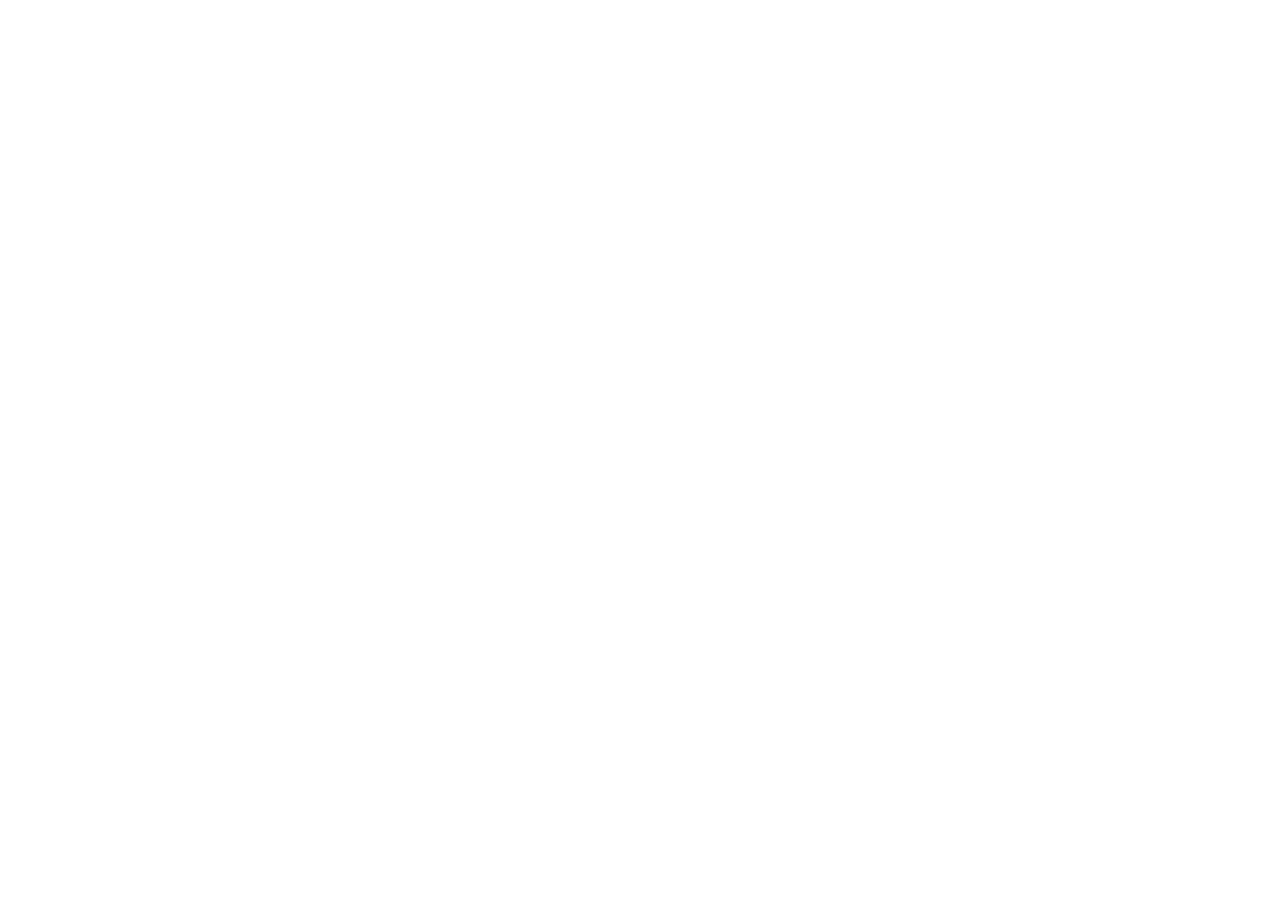
==== index.html @ 572a5ffd "init project" ====
<!DOCTYPE html>
<html lang="en">
<head>
  <meta charset="UTF-8">
  <meta http-equiv="X-UA-Compatible" content="IE=edge">
  <meta name="viewport" content="width=device-width, initial-scale=1.0">
  <title>index</title>
</head>
<body>
  
</body>
</html>
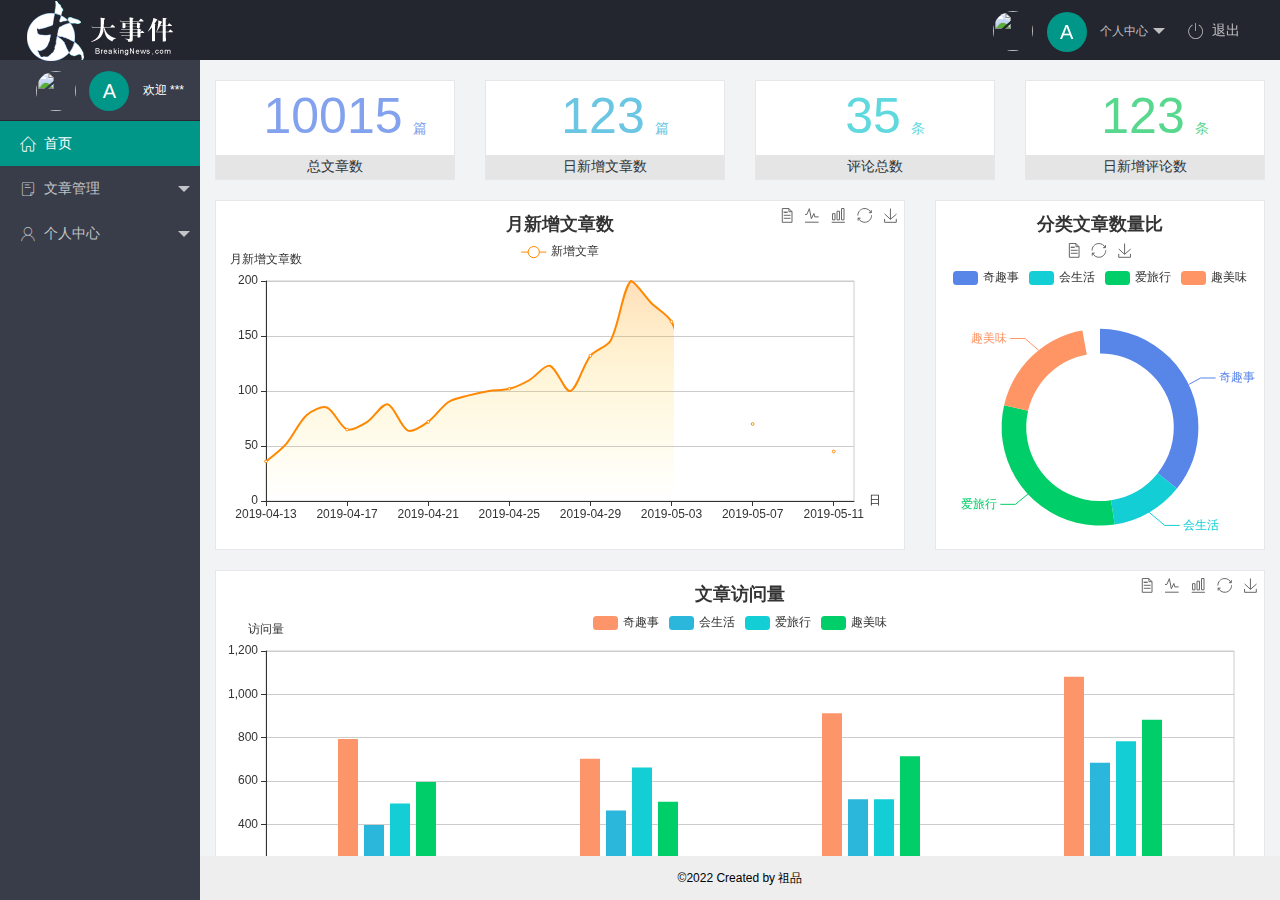
==== commit e5aa8f0e: "完成了主页功能的开发" ====
--- a/index.html
+++ b/index.html
@@ -4,9 +4,87 @@
   <meta charset="UTF-8">
   <meta http-equiv="X-UA-Compatible" content="IE=edge">
   <meta name="viewport" content="width=device-width, initial-scale=1.0">
-  <title>index</title>
+  <title>后台主页</title>
+  <!-- 导入layUI的样式表 -->
+  <link rel="stylesheet" href="/assets/lib/layui/css/layui.css" />
+  <!-- 导入图标的css文件 导入第三方图标库 -->
+  <link rel="stylesheet" href="/assets/fonts/iconfont.css">
+  <!-- 引入自己的样式表 index.css -->
+  <link rel="stylesheet" href="/assets/css/index.css">
 </head>
 <body>
-  
+  <div class="layui-layout layui-layout-admin">
+    <div class="layui-header">
+      <div class="layui-logo">
+        <img src="/assets/images/logo.png" alt="">
+      </div>
+      <!-- 头部区域（可配合layui 已有的水平导航） -->
+      <ul class="layui-nav layui-layout-right">
+        <li class="layui-nav-item layui-hide layui-show-md-inline-block">
+          <a href="javascript:;" class="userinfo">
+            <img src="//tva1.sinaimg.cn/crop.0.0.118.118.180/5db11ff4gw1e77d3nqrv8j203b03cweg.jpg" class="layui-nav-img">
+            <!-- 文本头像 -->
+            <span class="text-avatar">A</span>
+            个人中心 
+          </a>
+          <dl class="layui-nav-child">
+            <dd><a href="">基本资料</a></dd>
+            <dd><a href="">更换头像</a></dd>
+            <dd><a href="">重置密码</a></a></dd>
+          </dl>
+        </li>
+        <li class="layui-nav-item"><a href="javascript:;" id="btnLogout"><span class="iconfont icon-tuichu"></span>退出</a></li>
+      </ul>
+    </div>
+    
+    <div class="layui-side layui-bg-black">
+      <div class="layui-side-scroll">
+        <div class="userinfo">
+          <img src="//tva1.sinaimg.cn/crop.0.0.118.118.180/5db11ff4gw1e77d3nqrv8j203b03cweg.jpg" class="layui-nav-img">
+          <span class="text-avatar">A</span>
+          <span id="welcome">欢迎 ***</span> 
+        </div>
+        <!-- 左侧导航区域（可配合layui已有的垂直导航） -->
+        <ul class="layui-nav layui-nav-tree" lay-shrink="all">
+          <li class="layui-nav-item layui-this"><a href="/home/dashboard.html" target="fm"><span class="iconfont icon-home"></span>首页</a></li>
+          <!-- <li class="layui-nav-item layui-nav-itemed"> -->
+          <li class="layui-nav-item">
+            <a href="javascript:;"><span class="iconfont icon-16"></span>文章管理</a>
+            <dl class="layui-nav-child">
+              <dd><a href="javascript:;"><i class="layui-icon layui-icon-app"></i>文章分类</a></dd>
+              <dd><a href="javascript:;"><i class="layui-icon layui-icon-app"></i>文章列表</a></dd>
+              <dd><a href="javascript:;"><i class="layui-icon layui-icon-app"></i>发布文章</a></dd>
+            </dl>
+          </li>
+          <li class="layui-nav-item">
+            <a href="javascript:;"><span class="iconfont icon-user"></span>个人中心</a>
+            <dl class="layui-nav-child">
+              <dd><a href="javascript:;"><i class="layui-icon layui-icon-app"></i>基本资料</a></dd>
+              <dd><a href="javascript:;"><i class="layui-icon layui-icon-app"></i>更换头像</a></dd>
+              <dd><a href="javascript:;"><i class="layui-icon layui-icon-app"></i>重置密码</a></dd>
+            </dl>
+          </li>
+        </ul>
+      </div>
+    </div>
+    
+    <div class="layui-body">
+      <!-- 内容主体区域 -->
+      <iframe name="fm" src="/home/dashboard.html" frameborder="0"></iframe>
+    </div>
+    
+    <div class="layui-footer">
+      <!-- 底部固定区域 -->
+      ©2022 Created by 祖品
+    </div>
+  </div>
+  <!-- 导入layUI的JS文件 -->
+  <script src="/assets/lib/layui/layui.all.js"></script>
+  <!-- 导入jQuery -->
+  <script src="/assets/lib/jquery.js"></script>
+  <!-- 导入自己封装的配置文件 baseAPI -->
+  <script src="/assets/js/baseAPI.js"></script>
+  <!-- 导入自己的js文件 -->
+  <script src="/assets/js/index.js"></script>
 </body>
 </html>--- a/assets/lib/layui/css/layui.css
+++ b/assets/lib/layui/css/layui.css
@@ -0,0 +1,2 @@
+/** layui-v2.5.5 MIT License By https://www.layui.com */
+ .layui-inline,img{display:inline-block;vertical-align:middle}h1,h2,h3,h4,h5,h6{font-weight:400}.layui-edge,.layui-header,.layui-inline,.layui-main{position:relative}.layui-body,.layui-edge,.layui-elip{overflow:hidden}.layui-btn,.layui-edge,.layui-inline,img{vertical-align:middle}.layui-btn,.layui-disabled,.layui-icon,.layui-unselect{-moz-user-select:none;-webkit-user-select:none;-ms-user-select:none}.layui-elip,.layui-form-checkbox span,.layui-form-pane .layui-form-label{text-overflow:ellipsis;white-space:nowrap}.layui-breadcrumb,.layui-tree-btnGroup{visibility:hidden}blockquote,body,button,dd,div,dl,dt,form,h1,h2,h3,h4,h5,h6,input,li,ol,p,pre,td,textarea,th,ul{margin:0;padding:0;-webkit-tap-highlight-color:rgba(0,0,0,0)}a:active,a:hover{outline:0}img{border:none}li{list-style:none}table{border-collapse:collapse;border-spacing:0}h4,h5,h6{font-size:100%}button,input,optgroup,option,select,textarea{font-family:inherit;font-size:inherit;font-style:inherit;font-weight:inherit;outline:0}pre{white-space:pre-wrap;white-space:-moz-pre-wrap;white-space:-pre-wrap;white-space:-o-pre-wrap;word-wrap:break-word}body{line-height:24px;font:14px Helvetica Neue,Helvetica,PingFang SC,Tahoma,Arial,sans-serif}hr{height:1px;margin:10px 0;border:0;clear:both}a{color:#333;text-decoration:none}a:hover{color:#777}a cite{font-style:normal;*cursor:pointer}.layui-border-box,.layui-border-box *{box-sizing:border-box}.layui-box,.layui-box *{box-sizing:content-box}.layui-clear{clear:both;*zoom:1}.layui-clear:after{content:'\20';clear:both;*zoom:1;display:block;height:0}.layui-inline{*display:inline;*zoom:1}.layui-edge{display:inline-block;width:0;height:0;border-width:6px;border-style:dashed;border-color:transparent}.layui-edge-top{top:-4px;border-bottom-color:#999;border-bottom-style:solid}.layui-edge-right{border-left-color:#999;border-left-style:solid}.layui-edge-bottom{top:2px;border-top-color:#999;border-top-style:solid}.layui-edge-left{border-right-color:#999;border-right-style:solid}.layui-disabled,.layui-disabled:hover{color:#d2d2d2!important;cursor:not-allowed!important}.layui-circle{border-radius:100%}.layui-show{display:block!important}.layui-hide{display:none!important}@font-face{font-family:layui-icon;src:url(../font/iconfont.eot?v=250);src:url(../font/iconfont.eot?v=250#iefix) format('embedded-opentype'),url(../font/iconfont.woff2?v=250) format('woff2'),url(../font/iconfont.woff?v=250) format('woff'),url(../font/iconfont.ttf?v=250) format('truetype'),url(../font/iconfont.svg?v=250#layui-icon) format('svg')}.layui-icon{font-family:layui-icon!important;font-size:16px;font-style:normal;-webkit-font-smoothing:antialiased;-moz-osx-font-smoothing:grayscale}.layui-icon-reply-fill:before{content:"\e611"}.layui-icon-set-fill:before{content:"\e614"}.layui-icon-menu-fill:before{content:"\e60f"}.layui-icon-search:before{content:"\e615"}.layui-icon-share:before{content:"\e641"}.layui-icon-set-sm:before{content:"\e620"}.layui-icon-engine:before{content:"\e628"}.layui-icon-close:before{content:"\1006"}.layui-icon-close-fill:before{content:"\1007"}.layui-icon-chart-screen:before{content:"\e629"}.layui-icon-star:before{content:"\e600"}.layui-icon-circle-dot:before{content:"\e617"}.layui-icon-chat:before{content:"\e606"}.layui-icon-release:before{content:"\e609"}.layui-icon-list:before{content:"\e60a"}.layui-icon-chart:before{content:"\e62c"}.layui-icon-ok-circle:before{content:"\1005"}.layui-icon-layim-theme:before{content:"\e61b"}.layui-icon-table:before{content:"\e62d"}.layui-icon-right:before{content:"\e602"}.layui-icon-left:before{content:"\e603"}.layui-icon-cart-simple:before{content:"\e698"}.layui-icon-face-cry:before{content:"\e69c"}.layui-icon-face-smile:before{content:"\e6af"}.layui-icon-survey:before{content:"\e6b2"}.layui-icon-tree:before{content:"\e62e"}.layui-icon-upload-circle:before{content:"\e62f"}.layui-icon-add-circle:before{content:"\e61f"}.layui-icon-download-circle:before{content:"\e601"}.layui-icon-templeate-1:before{content:"\e630"}.layui-icon-util:before{content:"\e631"}.layui-icon-face-surprised:before{content:"\e664"}.layui-icon-edit:before{content:"\e642"}.layui-icon-speaker:before{content:"\e645"}.layui-icon-down:before{content:"\e61a"}.layui-icon-file:before{content:"\e621"}.layui-icon-layouts:before{content:"\e632"}.layui-icon-rate-half:before{content:"\e6c9"}.layui-icon-add-circle-fine:before{content:"\e608"}.layui-icon-prev-circle:before{content:"\e633"}.layui-icon-read:before{content:"\e705"}.layui-icon-404:before{content:"\e61c"}.layui-icon-carousel:before{content:"\e634"}.layui-icon-help:before{content:"\e607"}.layui-icon-code-circle:before{content:"\e635"}.layui-icon-water:before{content:"\e636"}.layui-icon-username:before{content:"\e66f"}.layui-icon-find-fill:before{content:"\e670"}.layui-icon-about:before{content:"\e60b"}.layui-icon-location:before{content:"\e715"}.layui-icon-up:before{content:"\e619"}.layui-icon-pause:before{content:"\e651"}.layui-icon-date:before{content:"\e637"}.layui-icon-layim-uploadfile:before{content:"\e61d"}.layui-icon-delete:before{content:"\e640"}.layui-icon-play:before{content:"\e652"}.layui-icon-top:before{content:"\e604"}.layui-icon-friends:before{content:"\e612"}.layui-icon-refresh-3:before{content:"\e9aa"}.layui-icon-ok:before{content:"\e605"}.layui-icon-layer:before{content:"\e638"}.layui-icon-face-smile-fine:before{content:"\e60c"}.layui-icon-dollar:before{content:"\e659"}.layui-icon-group:before{content:"\e613"}.layui-icon-layim-download:before{content:"\e61e"}.layui-icon-picture-fine:before{content:"\e60d"}.layui-icon-link:before{content:"\e64c"}.layui-icon-diamond:before{content:"\e735"}.layui-icon-log:before{content:"\e60e"}.layui-icon-rate-solid:before{content:"\e67a"}.layui-icon-fonts-del:before{content:"\e64f"}.layui-icon-unlink:before{content:"\e64d"}.layui-icon-fonts-clear:before{content:"\e639"}.layui-icon-triangle-r:before{content:"\e623"}.layui-icon-circle:before{content:"\e63f"}.layui-icon-radio:before{content:"\e643"}.layui-icon-align-center:before{content:"\e647"}.layui-icon-align-right:before{content:"\e648"}.layui-icon-align-left:before{content:"\e649"}.layui-icon-loading-1:before{content:"\e63e"}.layui-icon-return:before{content:"\e65c"}.layui-icon-fonts-strong:before{content:"\e62b"}.layui-icon-upload:before{content:"\e67c"}.layui-icon-dialogue:before{content:"\e63a"}.layui-icon-video:before{content:"\e6ed"}.layui-icon-headset:before{content:"\e6fc"}.layui-icon-cellphone-fine:before{content:"\e63b"}.layui-icon-add-1:before{content:"\e654"}.layui-icon-face-smile-b:before{content:"\e650"}.layui-icon-fonts-html:before{content:"\e64b"}.layui-icon-form:before{content:"\e63c"}.layui-icon-cart:before{content:"\e657"}.layui-icon-camera-fill:before{content:"\e65d"}.layui-icon-tabs:before{content:"\e62a"}.layui-icon-fonts-code:before{content:"\e64e"}.layui-icon-fire:before{content:"\e756"}.layui-icon-set:before{content:"\e716"}.layui-icon-fonts-u:before{content:"\e646"}.layui-icon-triangle-d:before{content:"\e625"}.layui-icon-tips:before{content:"\e702"}.layui-icon-picture:before{content:"\e64a"}.layui-icon-more-vertical:before{content:"\e671"}.layui-icon-flag:before{content:"\e66c"}.layui-icon-loading:before{content:"\e63d"}.layui-icon-fonts-i:before{content:"\e644"}.layui-icon-refresh-1:before{content:"\e666"}.layui-icon-rmb:before{content:"\e65e"}.layui-icon-home:before{content:"\e68e"}.layui-icon-user:before{content:"\e770"}.layui-icon-notice:before{content:"\e667"}.layui-icon-login-weibo:before{content:"\e675"}.layui-icon-voice:before{content:"\e688"}.layui-icon-upload-drag:before{content:"\e681"}.layui-icon-login-qq:before{content:"\e676"}.layui-icon-snowflake:before{content:"\e6b1"}.layui-icon-file-b:before{content:"\e655"}.layui-icon-template:before{content:"\e663"}.layui-icon-auz:before{content:"\e672"}.layui-icon-console:before{content:"\e665"}.layui-icon-app:before{content:"\e653"}.layui-icon-prev:before{content:"\e65a"}.layui-icon-website:before{content:"\e7ae"}.layui-icon-next:before{content:"\e65b"}.layui-icon-component:before{content:"\e857"}.layui-icon-more:before{content:"\e65f"}.layui-icon-login-wechat:before{content:"\e677"}.layui-icon-shrink-right:before{content:"\e668"}.layui-icon-spread-left:before{content:"\e66b"}.layui-icon-camera:before{content:"\e660"}.layui-icon-note:before{content:"\e66e"}.layui-icon-refresh:before{content:"\e669"}.layui-icon-female:before{content:"\e661"}.layui-icon-male:before{content:"\e662"}.layui-icon-password:before{content:"\e673"}.layui-icon-senior:before{content:"\e674"}.layui-icon-theme:before{content:"\e66a"}.layui-icon-tread:before{content:"\e6c5"}.layui-icon-praise:before{content:"\e6c6"}.layui-icon-star-fill:before{content:"\e658"}.layui-icon-rate:before{content:"\e67b"}.layui-icon-template-1:before{content:"\e656"}.layui-icon-vercode:before{content:"\e679"}.layui-icon-cellphone:before{content:"\e678"}.layui-icon-screen-full:before{content:"\e622"}.layui-icon-screen-restore:before{content:"\e758"}.layui-icon-cols:before{content:"\e610"}.layui-icon-export:before{content:"\e67d"}.layui-icon-print:before{content:"\e66d"}.layui-icon-slider:before{content:"\e714"}.layui-icon-addition:before{content:"\e624"}.layui-icon-subtraction:before{content:"\e67e"}.layui-icon-service:before{content:"\e626"}.layui-icon-transfer:before{content:"\e691"}.layui-main{width:1140px;margin:0 auto}.layui-header{z-index:1000;height:60px}.layui-header a:hover{transition:all .5s;-webkit-transition:all .5s}.layui-side{position:fixed;left:0;top:0;bottom:0;z-index:999;width:200px;overflow-x:hidden}.layui-side-scroll{position:relative;width:220px;height:100%;overflow-x:hidden}.layui-body{position:absolute;left:200px;right:0;top:0;bottom:0;z-index:998;width:auto;overflow-y:auto;box-sizing:border-box}.layui-layout-body{overflow:hidden}.layui-layout-admin .layui-header{background-color:#23262E}.layui-layout-admin .layui-side{top:60px;width:200px;overflow-x:hidden}.layui-layout-admin .layui-body{position:fixed;top:60px;bottom:44px}.layui-layout-admin .layui-main{width:auto;margin:0 15px}.layui-layout-admin .layui-footer{position:fixed;left:200px;right:0;bottom:0;height:44px;line-height:44px;padding:0 15px;background-color:#eee}.layui-layout-admin .layui-logo{position:absolute;left:0;top:0;width:200px;height:100%;line-height:60px;text-align:center;color:#009688;font-size:16px}.layui-layout-admin .layui-header .layui-nav{background:0 0}.layui-layout-left{position:absolute!important;left:200px;top:0}.layui-layout-right{position:absolute!important;right:0;top:0}.layui-container{position:relative;margin:0 auto;padding:0 15px;box-sizing:border-box}.layui-fluid{position:relative;margin:0 auto;padding:0 15px}.layui-row:after,.layui-row:before{content:'';display:block;clear:both}.layui-col-lg1,.layui-col-lg10,.layui-col-lg11,.layui-col-lg12,.layui-col-lg2,.layui-col-lg3,.layui-col-lg4,.layui-col-lg5,.layui-col-lg6,.layui-col-lg7,.layui-col-lg8,.layui-col-lg9,.layui-col-md1,.layui-col-md10,.layui-col-md11,.layui-col-md12,.layui-col-md2,.layui-col-md3,.layui-col-md4,.layui-col-md5,.layui-col-md6,.layui-col-md7,.layui-col-md8,.layui-col-md9,.layui-col-sm1,.layui-col-sm10,.layui-col-sm11,.layui-col-sm12,.layui-col-sm2,.layui-col-sm3,.layui-col-sm4,.layui-col-sm5,.layui-col-sm6,.layui-col-sm7,.layui-col-sm8,.layui-col-sm9,.layui-col-xs1,.layui-col-xs10,.layui-col-xs11,.layui-col-xs12,.layui-col-xs2,.layui-col-xs3,.layui-col-xs4,.layui-col-xs5,.layui-col-xs6,.layui-col-xs7,.layui-col-xs8,.layui-col-xs9{position:relative;display:block;box-sizing:border-box}.layui-col-xs1,.layui-col-xs10,.layui-col-xs11,.layui-col-xs12,.layui-col-xs2,.layui-col-xs3,.layui-col-xs4,.layui-col-xs5,.layui-col-xs6,.layui-col-xs7,.layui-col-xs8,.layui-col-xs9{float:left}.layui-col-xs1{width:8.33333333%}.layui-col-xs2{width:16.66666667%}.layui-col-xs3{width:25%}.layui-col-xs4{width:33.33333333%}.layui-col-xs5{width:41.66666667%}.layui-col-xs6{width:50%}.layui-col-xs7{width:58.33333333%}.layui-col-xs8{width:66.66666667%}.layui-col-xs9{width:75%}.layui-col-xs10{width:83.33333333%}.layui-col-xs11{width:91.66666667%}.layui-col-xs12{width:100%}.layui-col-xs-offset1{margin-left:8.33333333%}.layui-col-xs-offset2{margin-left:16.66666667%}.layui-col-xs-offset3{margin-left:25%}.layui-col-xs-offset4{margin-left:33.33333333%}.layui-col-xs-offset5{margin-left:41.66666667%}.layui-col-xs-offset6{margin-left:50%}.layui-col-xs-offset7{margin-left:58.33333333%}.layui-col-xs-offset8{margin-left:66.66666667%}.layui-col-xs-offset9{margin-left:75%}.layui-col-xs-offset10{margin-left:83.33333333%}.layui-col-xs-offset11{margin-left:91.66666667%}.layui-col-xs-offset12{margin-left:100%}@media screen and (max-width:768px){.layui-hide-xs{display:none!important}.layui-show-xs-block{display:block!important}.layui-show-xs-inline{display:inline!important}.layui-show-xs-inline-block{display:inline-block!important}}@media screen and (min-width:768px){.layui-container{width:750px}.layui-hide-sm{display:none!important}.layui-show-sm-block{display:block!important}.layui-show-sm-inline{display:inline!important}.layui-show-sm-inline-block{display:inline-block!important}.layui-col-sm1,.layui-col-sm10,.layui-col-sm11,.layui-col-sm12,.layui-col-sm2,.layui-col-sm3,.layui-col-sm4,.layui-col-sm5,.layui-col-sm6,.layui-col-sm7,.layui-col-sm8,.layui-col-sm9{float:left}.layui-col-sm1{width:8.33333333%}.layui-col-sm2{width:16.66666667%}.layui-col-sm3{width:25%}.layui-col-sm4{width:33.33333333%}.layui-col-sm5{width:41.66666667%}.layui-col-sm6{width:50%}.layui-col-sm7{width:58.33333333%}.layui-col-sm8{width:66.66666667%}.layui-col-sm9{width:75%}.layui-col-sm10{width:83.33333333%}.layui-col-sm11{width:91.66666667%}.layui-col-sm12{width:100%}.layui-col-sm-offset1{margin-left:8.33333333%}.layui-col-sm-offset2{margin-left:16.66666667%}.layui-col-sm-offset3{margin-left:25%}.layui-col-sm-offset4{margin-left:33.33333333%}.layui-col-sm-offset5{margin-left:41.66666667%}.layui-col-sm-offset6{margin-left:50%}.layui-col-sm-offset7{margin-left:58.33333333%}.layui-col-sm-offset8{margin-left:66.66666667%}.layui-col-sm-offset9{margin-left:75%}.layui-col-sm-offset10{margin-left:83.33333333%}.layui-col-sm-offset11{margin-left:91.66666667%}.layui-col-sm-offset12{margin-left:100%}}@media screen and (min-width:992px){.layui-container{width:970px}.layui-hide-md{display:none!important}.layui-show-md-block{display:block!important}.layui-show-md-inline{display:inline!important}.layui-show-md-inline-block{display:inline-block!important}.layui-col-md1,.layui-col-md10,.layui-col-md11,.layui-col-md12,.layui-col-md2,.layui-col-md3,.layui-col-md4,.layui-col-md5,.layui-col-md6,.layui-col-md7,.layui-col-md8,.layui-col-md9{float:left}.layui-col-md1{width:8.33333333%}.layui-col-md2{width:16.66666667%}.layui-col-md3{width:25%}.layui-col-md4{width:33.33333333%}.layui-col-md5{width:41.66666667%}.layui-col-md6{width:50%}.layui-col-md7{width:58.33333333%}.layui-col-md8{width:66.66666667%}.layui-col-md9{width:75%}.layui-col-md10{width:83.33333333%}.layui-col-md11{width:91.66666667%}.layui-col-md12{width:100%}.layui-col-md-offset1{margin-left:8.33333333%}.layui-col-md-offset2{margin-left:16.66666667%}.layui-col-md-offset3{margin-left:25%}.layui-col-md-offset4{margin-left:33.33333333%}.layui-col-md-offset5{margin-left:41.66666667%}.layui-col-md-offset6{margin-left:50%}.layui-col-md-offset7{margin-left:58.33333333%}.layui-col-md-offset8{margin-left:66.66666667%}.layui-col-md-offset9{margin-left:75%}.layui-col-md-offset10{margin-left:83.33333333%}.layui-col-md-offset11{margin-left:91.66666667%}.layui-col-md-offset12{margin-left:100%}}@media screen and (min-width:1200px){.layui-container{width:1170px}.layui-hide-lg{display:none!important}.layui-show-lg-block{display:block!important}.layui-show-lg-inline{display:inline!important}.layui-show-lg-inline-block{display:inline-block!important}.layui-col-lg1,.layui-col-lg10,.layui-col-lg11,.layui-col-lg12,.layui-col-lg2,.layui-col-lg3,.layui-col-lg4,.layui-col-lg5,.layui-col-lg6,.layui-col-lg7,.layui-col-lg8,.layui-col-lg9{float:left}.layui-col-lg1{width:8.33333333%}.layui-col-lg2{width:16.66666667%}.layui-col-lg3{width:25%}.layui-col-lg4{width:33.33333333%}.layui-col-lg5{width:41.66666667%}.layui-col-lg6{width:50%}.layui-col-lg7{width:58.33333333%}.layui-col-lg8{width:66.66666667%}.layui-col-lg9{width:75%}.layui-col-lg10{width:83.33333333%}.layui-col-lg11{width:91.66666667%}.layui-col-lg12{width:100%}.layui-col-lg-offset1{margin-left:8.33333333%}.layui-col-lg-offset2{margin-left:16.66666667%}.layui-col-lg-offset3{margin-left:25%}.layui-col-lg-offset4{margin-left:33.33333333%}.layui-col-lg-offset5{margin-left:41.66666667%}.layui-col-lg-offset6{margin-left:50%}.layui-col-lg-offset7{margin-left:58.33333333%}.layui-col-lg-offset8{margin-left:66.66666667%}.layui-col-lg-offset9{margin-left:75%}.layui-col-lg-offset10{margin-left:83.33333333%}.layui-col-lg-offset11{margin-left:91.66666667%}.layui-col-lg-offset12{margin-left:100%}}.layui-col-space1{margin:-.5px}.layui-col-space1>*{padding:.5px}.layui-col-space3{margin:-1.5px}.layui-col-space3>*{padding:1.5px}.layui-col-space5{margin:-2.5px}.layui-col-space5>*{padding:2.5px}.layui-col-space8{margin:-3.5px}.layui-col-space8>*{padding:3.5px}.layui-col-space10{margin:-5px}.layui-col-space10>*{padding:5px}.layui-col-space12{margin:-6px}.layui-col-space12>*{padding:6px}.layui-col-space15{margin:-7.5px}.layui-col-space15>*{padding:7.5px}.layui-col-space18{margin:-9px}.layui-col-space18>*{padding:9px}.layui-col-space20{margin:-10px}.layui-col-space20>*{padding:10px}.layui-col-space22{margin:-11px}.layui-col-space22>*{padding:11px}.layui-col-space25{margin:-12.5px}.layui-col-space25>*{padding:12.5px}.layui-col-space30{margin:-15px}.layui-col-space30>*{padding:15px}.layui-btn,.layui-input,.layui-select,.layui-textarea,.layui-upload-button{outline:0;-webkit-appearance:none;transition:all .3s;-webkit-transition:all .3s;box-sizing:border-box}.layui-elem-quote{margin-bottom:10px;padding:15px;line-height:22px;border-left:5px solid #009688;border-radius:0 2px 2px 0;background-color:#f2f2f2}.layui-quote-nm{border-style:solid;border-width:1px 1px 1px 5px;background:0 0}.layui-elem-field{margin-bottom:10px;padding:0;border-width:1px;border-style:solid}.layui-elem-field legend{margin-left:20px;padding:0 10px;font-size:20px;font-weight:300}.layui-field-title{margin:10px 0 20px;border-width:1px 0 0}.layui-field-box{padding:10px 15px}.layui-field-title .layui-field-box{padding:10px 0}.layui-progress{position:relative;height:6px;border-radius:20px;background-color:#e2e2e2}.layui-progress-bar{position:absolute;left:0;top:0;width:0;max-width:100%;height:6px;border-radius:20px;text-align:right;background-color:#5FB878;transition:all .3s;-webkit-transition:all .3s}.layui-progress-big,.layui-progress-big .layui-progress-bar{height:18px;line-height:18px}.layui-progress-text{position:relative;top:-20px;line-height:18px;font-size:12px;color:#666}.layui-progress-big .layui-progress-text{position:static;padding:0 10px;color:#fff}.layui-collapse{border-width:1px;border-style:solid;border-radius:2px}.layui-colla-content,.layui-colla-item{border-top-width:1px;border-top-style:solid}.layui-colla-item:first-child{border-top:none}.layui-colla-title{position:relative;height:42px;line-height:42px;padding:0 15px 0 35px;color:#333;background-color:#f2f2f2;cursor:pointer;font-size:14px;overflow:hidden}.layui-colla-content{display:none;padding:10px 15px;line-height:22px;color:#666}.layui-colla-icon{position:absolute;left:15px;top:0;font-size:14px}.layui-card{margin-bottom:15px;border-radius:2px;background-color:#fff;box-shadow:0 1px 2px 0 rgba(0,0,0,.05)}.layui-card:last-child{margin-bottom:0}.layui-card-header{position:relative;height:42px;line-height:42px;padding:0 15px;border-bottom:1px solid #f6f6f6;color:#333;border-radius:2px 2px 0 0;font-size:14px}.layui-bg-black,.layui-bg-blue,.layui-bg-cyan,.layui-bg-green,.layui-bg-orange,.layui-bg-red{color:#fff!important}.layui-card-body{position:relative;padding:10px 15px;line-height:24px}.layui-card-body[pad15]{padding:15px}.layui-card-body[pad20]{padding:20px}.layui-card-body .layui-table{margin:5px 0}.layui-card .layui-tab{margin:0}.layui-panel-window{position:relative;padding:15px;border-radius:0;border-top:5px solid #E6E6E6;background-color:#fff}.layui-auxiliar-moving{position:fixed;left:0;right:0;top:0;bottom:0;width:100%;height:100%;background:0 0;z-index:9999999999}.layui-form-label,.layui-form-mid,.layui-form-select,.layui-input-block,.layui-input-inline,.layui-textarea{position:relative}.layui-bg-red{background-color:#FF5722!important}.layui-bg-orange{background-color:#FFB800!important}.layui-bg-green{background-color:#009688!important}.layui-bg-cyan{background-color:#2F4056!important}.layui-bg-blue{background-color:#1E9FFF!important}.layui-bg-black{background-color:#393D49!important}.layui-bg-gray{background-color:#eee!important;color:#666!important}.layui-badge-rim,.layui-colla-content,.layui-colla-item,.layui-collapse,.layui-elem-field,.layui-form-pane .layui-form-item[pane],.layui-form-pane .layui-form-label,.layui-input,.layui-layedit,.layui-layedit-tool,.layui-quote-nm,.layui-select,.layui-tab-bar,.layui-tab-card,.layui-tab-title,.layui-tab-title .layui-this:after,.layui-textarea{border-color:#e6e6e6}.layui-timeline-item:before,hr{background-color:#e6e6e6}.layui-text{line-height:22px;font-size:14px;color:#666}.layui-text h1,.layui-text h2,.layui-text h3{font-weight:500;color:#333}.layui-text h1{font-size:30px}.layui-text h2{font-size:24px}.layui-text h3{font-size:18px}.layui-text a:not(.layui-btn){color:#01AAED}.layui-text a:not(.layui-btn):hover{text-decoration:underline}.layui-text ul{padding:5px 0 5px 15px}.layui-text ul li{margin-top:5px;list-style-type:disc}.layui-text em,.layui-word-aux{color:#999!important;padding:0 5px!important}.layui-btn{display:inline-block;height:38px;line-height:38px;padding:0 18px;background-color:#009688;color:#fff;white-space:nowrap;text-align:center;font-size:14px;border:none;border-radius:2px;cursor:pointer}.layui-btn:hover{opacity:.8;filter:alpha(opacity=80);color:#fff}.layui-btn:active{opacity:1;filter:alpha(opacity=100)}.layui-btn+.layui-btn{margin-left:10px}.layui-btn-container{font-size:0}.layui-btn-container .layui-btn{margin-right:10px;margin-bottom:10px}.layui-btn-container .layui-btn+.layui-btn{margin-left:0}.layui-table .layui-btn-container .layui-btn{margin-bottom:9px}.layui-btn-radius{border-radius:100px}.layui-btn .layui-icon{margin-right:3px;font-size:18px;vertical-align:bottom;vertical-align:middle\9}.layui-btn-primary{border:1px solid #C9C9C9;background-color:#fff;color:#555}.layui-btn-primary:hover{border-color:#009688;color:#333}.layui-btn-normal{background-color:#1E9FFF}.layui-btn-warm{background-color:#FFB800}.layui-btn-danger{background-color:#FF5722}.layui-btn-checked{background-color:#5FB878}.layui-btn-disabled,.layui-btn-disabled:active,.layui-btn-disabled:hover{border:1px solid #e6e6e6;background-color:#FBFBFB;color:#C9C9C9;cursor:not-allowed;opacity:1}.layui-btn-lg{height:44px;line-height:44px;padding:0 25px;font-size:16px}.layui-btn-sm{height:30px;line-height:30px;padding:0 10px;font-size:12px}.layui-btn-sm i{font-size:16px!important}.layui-btn-xs{height:22px;line-height:22px;padding:0 5px;font-size:12px}.layui-btn-xs i{font-size:14px!important}.layui-btn-group{display:inline-block;vertical-align:middle;font-size:0}.layui-btn-group .layui-btn{margin-left:0!important;margin-right:0!important;border-left:1px solid rgba(255,255,255,.5);border-radius:0}.layui-btn-group .layui-btn-primary{border-left:none}.layui-btn-group .layui-btn-primary:hover{border-color:#C9C9C9;color:#009688}.layui-btn-group .layui-btn:first-child{border-left:none;border-radius:2px 0 0 2px}.layui-btn-group .layui-btn-primary:first-child{border-left:1px solid #c9c9c9}.layui-btn-group .layui-btn:last-child{border-radius:0 2px 2px 0}.layui-btn-group .layui-btn+.layui-btn{margin-left:0}.layui-btn-group+.layui-btn-group{margin-left:10px}.layui-btn-fluid{width:100%}.layui-input,.layui-select,.layui-textarea{height:38px;line-height:1.3;line-height:38px\9;border-width:1px;border-style:solid;background-color:#fff;border-radius:2px}.layui-input::-webkit-input-placeholder,.layui-select::-webkit-input-placeholder,.layui-textarea::-webkit-input-placeholder{line-height:1.3}.layui-input,.layui-textarea{display:block;width:100%;padding-left:10px}.layui-input:hover,.layui-textarea:hover{border-color:#D2D2D2!important}.layui-input:focus,.layui-textarea:focus{border-color:#C9C9C9!important}.layui-textarea{min-height:100px;height:auto;line-height:20px;padding:6px 10px;resize:vertical}.layui-select{padding:0 10px}.layui-form input[type=checkbox],.layui-form input[type=radio],.layui-form select{display:none}.layui-form [lay-ignore]{display:initial}.layui-form-item{margin-bottom:15px;clear:both;*zoom:1}.layui-form-item:after{content:'\20';clear:both;*zoom:1;display:block;height:0}.layui-form-label{float:left;display:block;padding:9px 15px;width:80px;font-weight:400;line-height:20px;text-align:right}.layui-form-label-col{display:block;float:none;padding:9px 0;line-height:20px;text-align:left}.layui-form-item .layui-inline{margin-bottom:5px;margin-right:10px}.layui-input-block{margin-left:110px;min-height:36px}.layui-input-inline{display:inline-block;vertical-align:middle}.layui-form-item .layui-input-inline{float:left;width:190px;margin-right:10px}.layui-form-text .layui-input-inline{width:auto}.layui-form-mid{float:left;display:block;padding:9px 0!important;line-height:20px;margin-right:10px}.layui-form-danger+.layui-form-select .layui-input,.layui-form-danger:focus{border-color:#FF5722!important}.layui-form-select .layui-input{padding-right:30px;cursor:pointer}.layui-form-select .layui-edge{position:absolute;right:10px;top:50%;margin-top:-3px;cursor:pointer;border-width:6px;border-top-color:#c2c2c2;border-top-style:solid;transition:all .3s;-webkit-transition:all .3s}.layui-form-select dl{display:none;position:absolute;left:0;top:42px;padding:5px 0;z-index:899;min-width:100%;border:1px solid #d2d2d2;max-height:300px;overflow-y:auto;background-color:#fff;border-radius:2px;box-shadow:0 2px 4px rgba(0,0,0,.12);box-sizing:border-box}.layui-form-select dl dd,.layui-form-select dl dt{padding:0 10px;line-height:36px;white-space:nowrap;overflow:hidden;text-overflow:ellipsis}.layui-form-select dl dt{font-size:12px;color:#999}.layui-form-select dl dd{cursor:pointer}.layui-form-select dl dd:hover{background-color:#f2f2f2;-webkit-transition:.5s all;transition:.5s all}.layui-form-select .layui-select-group dd{padding-left:20px}.layui-form-select dl dd.layui-select-tips{padding-left:10px!important;color:#999}.layui-form-select dl dd.layui-this{background-color:#5FB878;color:#fff}.layui-form-checkbox,.layui-form-select dl dd.layui-disabled{background-color:#fff}.layui-form-selected dl{display:block}.layui-form-checkbox,.layui-form-checkbox *,.layui-form-switch{display:inline-block;vertical-align:middle}.layui-form-selected .layui-edge{margin-top:-9px;-webkit-transform:rotate(180deg);transform:rotate(180deg);margin-top:-3px\9}:root .layui-form-selected .layui-edge{margin-top:-9px\0/IE9}.layui-form-selectup dl{top:auto;bottom:42px}.layui-select-none{margin:5px 0;text-align:center;color:#999}.layui-select-disabled .layui-disabled{border-color:#eee!important}.layui-select-disabled .layui-edge{border-top-color:#d2d2d2}.layui-form-checkbox{position:relative;height:30px;line-height:30px;margin-right:10px;padding-right:30px;cursor:pointer;font-size:0;-webkit-transition:.1s linear;transition:.1s linear;box-sizing:border-box}.layui-form-checkbox span{padding:0 10px;height:100%;font-size:14px;border-radius:2px 0 0 2px;background-color:#d2d2d2;color:#fff;overflow:hidden}.layui-form-checkbox:hover span{background-color:#c2c2c2}.layui-form-checkbox i{position:absolute;right:0;top:0;width:30px;height:28px;border:1px solid #d2d2d2;border-left:none;border-radius:0 2px 2px 0;color:#fff;font-size:20px;text-align:center}.layui-form-checkbox:hover i{border-color:#c2c2c2;color:#c2c2c2}.layui-form-checked,.layui-form-checked:hover{border-color:#5FB878}.layui-form-checked span,.layui-form-checked:hover span{background-color:#5FB878}.layui-form-checked i,.layui-form-checked:hover i{color:#5FB878}.layui-form-item .layui-form-checkbox{margin-top:4px}.layui-form-checkbox[lay-skin=primary]{height:auto!important;line-height:normal!important;min-width:18px;min-height:18px;border:none!important;margin-right:0;padding-left:28px;padding-right:0;background:0 0}.layui-form-checkbox[lay-skin=primary] span{padding-left:0;padding-right:15px;line-height:18px;background:0 0;color:#666}.layui-form-checkbox[lay-skin=primary] i{right:auto;left:0;width:16px;height:16px;line-height:16px;border:1px solid #d2d2d2;font-size:12px;border-radius:2px;background-color:#fff;-webkit-transition:.1s linear;transition:.1s linear}.layui-form-checkbox[lay-skin=primary]:hover i{border-color:#5FB878;color:#fff}.layui-form-checked[lay-skin=primary] i{border-color:#5FB878!important;background-color:#5FB878;color:#fff}.layui-checkbox-disbaled[lay-skin=primary] span{background:0 0!important;color:#c2c2c2}.layui-checkbox-disbaled[lay-skin=primary]:hover i{border-color:#d2d2d2}.layui-form-item .layui-form-checkbox[lay-skin=primary]{margin-top:10px}.layui-form-switch{position:relative;height:22px;line-height:22px;min-width:35px;padding:0 5px;margin-top:8px;border:1px solid #d2d2d2;border-radius:20px;cursor:pointer;background-color:#fff;-webkit-transition:.1s linear;transition:.1s linear}.layui-form-switch i{position:absolute;left:5px;top:3px;width:16px;height:16px;border-radius:20px;background-color:#d2d2d2;-webkit-transition:.1s linear;transition:.1s linear}.layui-form-switch em{position:relative;top:0;width:25px;margin-left:21px;padding:0!important;text-align:center!important;color:#999!important;font-style:normal!important;font-size:12px}.layui-form-onswitch{border-color:#5FB878;background-color:#5FB878}.layui-checkbox-disbaled,.layui-checkbox-disbaled i{border-color:#e2e2e2!important}.layui-form-onswitch i{left:100%;margin-left:-21px;background-color:#fff}.layui-form-onswitch em{margin-left:5px;margin-right:21px;color:#fff!important}.layui-checkbox-disbaled span{background-color:#e2e2e2!important}.layui-checkbox-disbaled:hover i{color:#fff!important}[lay-radio]{display:none}.layui-form-radio,.layui-form-radio *{display:inline-block;vertical-align:middle}.layui-form-radio{line-height:28px;margin:6px 10px 0 0;padding-right:10px;cursor:pointer;font-size:0}.layui-form-radio *{font-size:14px}.layui-form-radio>i{margin-right:8px;font-size:22px;color:#c2c2c2}.layui-form-radio>i:hover,.layui-form-radioed>i{color:#5FB878}.layui-radio-disbaled>i{color:#e2e2e2!important}.layui-form-pane .layui-form-label{width:110px;padding:8px 15px;height:38px;line-height:20px;border-width:1px;border-style:solid;border-radius:2px 0 0 2px;text-align:center;background-color:#FBFBFB;overflow:hidden;box-sizing:border-box}.layui-form-pane .layui-input-inline{margin-left:-1px}.layui-form-pane .layui-input-block{margin-left:110px;left:-1px}.layui-form-pane .layui-input{border-radius:0 2px 2px 0}.layui-form-pane .layui-form-text .layui-form-label{float:none;width:100%;border-radius:2px;box-sizing:border-box;text-align:left}.layui-form-pane .layui-form-text .layui-input-inline{display:block;margin:0;top:-1px;clear:both}.layui-form-pane .layui-form-text .layui-input-block{margin:0;left:0;top:-1px}.layui-form-pane .layui-form-text .layui-textarea{min-height:100px;border-radius:0 0 2px 2px}.layui-form-pane .layui-form-checkbox{margin:4px 0 4px 10px}.layui-form-pane .layui-form-radio,.layui-form-pane .layui-form-switch{margin-top:6px;margin-left:10px}.layui-form-pane .layui-form-item[pane]{position:relative;border-width:1px;border-style:solid}.layui-form-pane .layui-form-item[pane] .layui-form-label{position:absolute;left:0;top:0;height:100%;border-width:0 1px 0 0}.layui-form-pane .layui-form-item[pane] .layui-input-inline{margin-left:110px}@media screen and (max-width:450px){.layui-form-item .layui-form-label{text-overflow:ellipsis;overflow:hidden;white-space:nowrap}.layui-form-item .layui-inline{display:block;margin-right:0;margin-bottom:20px;clear:both}.layui-form-item .layui-inline:after{content:'\20';clear:both;display:block;height:0}.layui-form-item .layui-input-inline{display:block;float:none;left:-3px;width:auto;margin:0 0 10px 112px}.layui-form-item .layui-input-inline+.layui-form-mid{margin-left:110px;top:-5px;padding:0}.layui-form-item .layui-form-checkbox{margin-right:5px;margin-bottom:5px}}.layui-layedit{border-width:1px;border-style:solid;border-radius:2px}.layui-layedit-tool{padding:3px 5px;border-bottom-width:1px;border-bottom-style:solid;font-size:0}.layedit-tool-fixed{position:fixed;top:0;border-top:1px solid #e2e2e2}.layui-layedit-tool .layedit-tool-mid,.layui-layedit-tool .layui-icon{display:inline-block;vertical-align:middle;text-align:center;font-size:14px}.layui-layedit-tool .layui-icon{position:relative;width:32px;height:30px;line-height:30px;margin:3px 5px;color:#777;cursor:pointer;border-radius:2px}.layui-layedit-tool .layui-icon:hover{color:#393D49}.layui-layedit-tool .layui-icon:active{color:#000}.layui-layedit-tool .layedit-tool-active{background-color:#e2e2e2;color:#000}.layui-layedit-tool .layui-disabled,.layui-layedit-tool .layui-disabled:hover{color:#d2d2d2;cursor:not-allowed}.layui-layedit-tool .layedit-tool-mid{width:1px;height:18px;margin:0 10px;background-color:#d2d2d2}.layedit-tool-html{width:50px!important;font-size:30px!important}.layedit-tool-b,.layedit-tool-code,.layedit-tool-help{font-size:16px!important}.layedit-tool-d,.layedit-tool-face,.layedit-tool-image,.layedit-tool-unlink{font-size:18px!important}.layedit-tool-image input{position:absolute;font-size:0;left:0;top:0;width:100%;height:100%;opacity:.01;filter:Alpha(opacity=1);cursor:pointer}.layui-layedit-iframe iframe{display:block;width:100%}#LAY_layedit_code{overflow:hidden}.layui-laypage{display:inline-block;*display:inline;*zoom:1;vertical-align:middle;margin:10px 0;font-size:0}.layui-laypage>a:first-child,.layui-laypage>a:first-child em{border-radius:2px 0 0 2px}.layui-laypage>a:last-child,.layui-laypage>a:last-child em{border-radius:0 2px 2px 0}.layui-laypage>:first-child{margin-left:0!important}.layui-laypage>:last-child{margin-right:0!important}.layui-laypage a,.layui-laypage button,.layui-laypage input,.layui-laypage select,.layui-laypage span{border:1px solid #e2e2e2}.layui-laypage a,.layui-laypage span{display:inline-block;*display:inline;*zoom:1;vertical-align:middle;padding:0 15px;height:28px;line-height:28px;margin:0 -1px 5px 0;background-color:#fff;color:#333;font-size:12px}.layui-flow-more a *,.layui-laypage input,.layui-table-view select[lay-ignore]{display:inline-block}.layui-laypage a:hover{color:#009688}.layui-laypage em{font-style:normal}.layui-laypage .layui-laypage-spr{color:#999;font-weight:700}.layui-laypage a{text-decoration:none}.layui-laypage .layui-laypage-curr{position:relative}.layui-laypage .layui-laypage-curr em{position:relative;color:#fff}.layui-laypage .layui-laypage-curr .layui-laypage-em{position:absolute;left:-1px;top:-1px;padding:1px;width:100%;height:100%;background-color:#009688}.layui-laypage-em{border-radius:2px}.layui-laypage-next em,.layui-laypage-prev em{font-family:Sim sun;font-size:16px}.layui-laypage .layui-laypage-count,.layui-laypage .layui-laypage-limits,.layui-laypage .layui-laypage-refresh,.layui-laypage .layui-laypage-skip{margin-left:10px;margin-right:10px;padding:0;border:none}.layui-laypage .layui-laypage-limits,.layui-laypage .layui-laypage-refresh{vertical-align:top}.layui-laypage .layui-laypage-refresh i{font-size:18px;cursor:pointer}.layui-laypage select{height:22px;padding:3px;border-radius:2px;cursor:pointer}.layui-laypage .layui-laypage-skip{height:30px;line-height:30px;color:#999}.layui-laypage button,.layui-laypage input{height:30px;line-height:30px;border-radius:2px;vertical-align:top;background-color:#fff;box-sizing:border-box}.layui-laypage input{width:40px;margin:0 10px;padding:0 3px;text-align:center}.layui-laypage input:focus,.layui-laypage select:focus{border-color:#009688!important}.layui-laypage button{margin-left:10px;padding:0 10px;cursor:pointer}.layui-table,.layui-table-view{margin:10px 0}.layui-flow-more{margin:10px 0;text-align:center;color:#999;font-size:14px}.layui-flow-more a{height:32px;line-height:32px}.layui-flow-more a *{vertical-align:top}.layui-flow-more a cite{padding:0 20px;border-radius:3px;background-color:#eee;color:#333;font-style:normal}.layui-flow-more a cite:hover{opacity:.8}.layui-flow-more a i{font-size:30px;color:#737383}.layui-table{width:100%;background-color:#fff;color:#666}.layui-table tr{transition:all .3s;-webkit-transition:all .3s}.layui-table th{text-align:left;font-weight:400}.layui-table tbody tr:hover,.layui-table thead tr,.layui-table-click,.layui-table-header,.layui-table-hover,.layui-table-mend,.layui-table-patch,.layui-table-tool,.layui-table-total,.layui-table-total tr,.layui-table[lay-even] tr:nth-child(even){background-color:#f2f2f2}.layui-table td,.layui-table th,.layui-table-col-set,.layui-table-fixed-r,.layui-table-grid-down,.layui-table-header,.layui-table-page,.layui-table-tips-main,.layui-table-tool,.layui-table-total,.layui-table-view,.layui-table[lay-skin=line],.layui-table[lay-skin=row]{border-width:1px;border-style:solid;border-color:#e6e6e6}.layui-table td,.layui-table th{position:relative;padding:9px 15px;min-height:20px;line-height:20px;font-size:14px}.layui-table[lay-skin=line] td,.layui-table[lay-skin=line] th{border-width:0 0 1px}.layui-table[lay-skin=row] td,.layui-table[lay-skin=row] th{border-width:0 1px 0 0}.layui-table[lay-skin=nob] td,.layui-table[lay-skin=nob] th{border:none}.layui-table img{max-width:100px}.layui-table[lay-size=lg] td,.layui-table[lay-size=lg] th{padding:15px 30px}.layui-table-view .layui-table[lay-size=lg] .layui-table-cell{height:40px;line-height:40px}.layui-table[lay-size=sm] td,.layui-table[lay-size=sm] th{font-size:12px;padding:5px 10px}.layui-table-view .layui-table[lay-size=sm] .layui-table-cell{height:20px;line-height:20px}.layui-table[lay-data]{display:none}.layui-table-box{position:relative;overflow:hidden}.layui-table-view .layui-table{position:relative;width:auto;margin:0}.layui-table-view .layui-table[lay-skin=line]{border-width:0 1px 0 0}.layui-table-view .layui-table[lay-skin=row]{border-width:0 0 1px}.layui-table-view .layui-table td,.layui-table-view .layui-table th{padding:5px 0;border-top:none;border-left:none}.layui-table-view .layui-table th.layui-unselect .layui-table-cell span{cursor:pointer}.layui-table-view .layui-table td{cursor:default}.layui-table-view .layui-table td[data-edit=text]{cursor:text}.layui-table-view .layui-form-checkbox[lay-skin=primary] i{width:18px;height:18px}.layui-table-view .layui-form-radio{line-height:0;padding:0}.layui-table-view .layui-form-radio>i{margin:0;font-size:20px}.layui-table-init{position:absolute;left:0;top:0;width:100%;height:100%;text-align:center;z-index:110}.layui-table-init .layui-icon{position:absolute;left:50%;top:50%;margin:-15px 0 0 -15px;font-size:30px;color:#c2c2c2}.layui-table-header{border-width:0 0 1px;overflow:hidden}.layui-table-header .layui-table{margin-bottom:-1px}.layui-table-tool .layui-inline[lay-event]{position:relative;width:26px;height:26px;padding:5px;line-height:16px;margin-right:10px;text-align:center;color:#333;border:1px solid #ccc;cursor:pointer;-webkit-transition:.5s all;transition:.5s all}.layui-table-tool .layui-inline[lay-event]:hover{border:1px solid #999}.layui-table-tool-temp{padding-right:120px}.layui-table-tool-self{position:absolute;right:17px;top:10px}.layui-table-tool .layui-table-tool-self .layui-inline[lay-event]{margin:0 0 0 10px}.layui-table-tool-panel{position:absolute;top:29px;left:-1px;padding:5px 0;min-width:150px;min-height:40px;border:1px solid #d2d2d2;text-align:left;overflow-y:auto;background-color:#fff;box-shadow:0 2px 4px rgba(0,0,0,.12)}.layui-table-cell,.layui-table-tool-panel li{overflow:hidden;text-overflow:ellipsis;white-space:nowrap}.layui-table-tool-panel li{padding:0 10px;line-height:30px;-webkit-transition:.5s all;transition:.5s all}.layui-table-tool-panel li .layui-form-checkbox[lay-skin=primary]{width:100%;padding-left:28px}.layui-table-tool-panel li:hover{background-color:#f2f2f2}.layui-table-tool-panel li .layui-form-checkbox[lay-skin=primary] i{position:absolute;left:0;top:0}.layui-table-tool-panel li .layui-form-checkbox[lay-skin=primary] span{padding:0}.layui-table-tool .layui-table-tool-self .layui-table-tool-panel{left:auto;right:-1px}.layui-table-col-set{position:absolute;right:0;top:0;width:20px;height:100%;border-width:0 0 0 1px;background-color:#fff}.layui-table-sort{width:10px;height:20px;margin-left:5px;cursor:pointer!important}.layui-table-sort .layui-edge{position:absolute;left:5px;border-width:5px}.layui-table-sort .layui-table-sort-asc{top:3px;border-top:none;border-bottom-style:solid;border-bottom-color:#b2b2b2}.layui-table-sort .layui-table-sort-asc:hover{border-bottom-color:#666}.layui-table-sort .layui-table-sort-desc{bottom:5px;border-bottom:none;border-top-style:solid;border-top-color:#b2b2b2}.layui-table-sort .layui-table-sort-desc:hover{border-top-color:#666}.layui-table-sort[lay-sort=asc] .layui-table-sort-asc{border-bottom-color:#000}.layui-table-sort[lay-sort=desc] .layui-table-sort-desc{border-top-color:#000}.layui-table-cell{height:28px;line-height:28px;padding:0 15px;position:relative;box-sizing:border-box}.layui-table-cell .layui-form-checkbox[lay-skin=primary]{top:-1px;padding:0}.layui-table-cell .layui-table-link{color:#01AAED}.laytable-cell-checkbox,.laytable-cell-numbers,.laytable-cell-radio,.laytable-cell-space{padding:0;text-align:center}.layui-table-body{position:relative;overflow:auto;margin-right:-1px;margin-bottom:-1px}.layui-table-body .layui-none{line-height:26px;padding:15px;text-align:center;color:#999}.layui-table-fixed{position:absolute;left:0;top:0;z-index:101}.layui-table-fixed .layui-table-body{overflow:hidden}.layui-table-fixed-l{box-shadow:0 -1px 8px rgba(0,0,0,.08)}.layui-table-fixed-r{left:auto;right:-1px;border-width:0 0 0 1px;box-shadow:-1px 0 8px rgba(0,0,0,.08)}.layui-table-fixed-r .layui-table-header{position:relative;overflow:visible}.layui-table-mend{position:absolute;right:-49px;top:0;height:100%;width:50px}.layui-table-tool{position:relative;z-index:890;width:100%;min-height:50px;line-height:30px;padding:10px 15px;border-width:0 0 1px}.layui-table-tool .layui-btn-container{margin-bottom:-10px}.layui-table-page,.layui-table-total{border-width:1px 0 0;margin-bottom:-1px;overflow:hidden}.layui-table-page{position:relative;width:100%;padding:7px 7px 0;height:41px;font-size:12px;white-space:nowrap}.layui-table-page>div{height:26px}.layui-table-page .layui-laypage{margin:0}.layui-table-page .layui-laypage a,.layui-table-page .layui-laypage span{height:26px;line-height:26px;margin-bottom:10px;border:none;background:0 0}.layui-table-page .layui-laypage a,.layui-table-page .layui-laypage span.layui-laypage-curr{padding:0 12px}.layui-table-page .layui-laypage span{margin-left:0;padding:0}.layui-table-page .layui-laypage .layui-laypage-prev{margin-left:-7px!important}.layui-table-page .layui-laypage .layui-laypage-curr .layui-laypage-em{left:0;top:0;padding:0}.layui-table-page .layui-laypage button,.layui-table-page .layui-laypage input{height:26px;line-height:26px}.layui-table-page .layui-laypage input{width:40px}.layui-table-page .layui-laypage button{padding:0 10px}.layui-table-page select{height:18px}.layui-table-patch .layui-table-cell{padding:0;width:30px}.layui-table-edit{position:absolute;left:0;top:0;width:100%;height:100%;padding:0 14px 1px;border-radius:0;box-shadow:1px 1px 20px rgba(0,0,0,.15)}.layui-table-edit:focus{border-color:#5FB878!important}select.layui-table-edit{padding:0 0 0 10px;border-color:#C9C9C9}.layui-table-view .layui-form-checkbox,.layui-table-view .layui-form-radio,.layui-table-view .layui-form-switch{top:0;margin:0;box-sizing:content-box}.layui-table-view .layui-form-checkbox{top:-1px;height:26px;line-height:26px}.layui-table-view .layui-form-checkbox i{height:26px}.layui-table-grid .layui-table-cell{overflow:visible}.layui-table-grid-down{position:absolute;top:0;right:0;width:26px;height:100%;padding:5px 0;border-width:0 0 0 1px;text-align:center;background-color:#fff;color:#999;cursor:pointer}.layui-table-grid-down .layui-icon{position:absolute;top:50%;left:50%;margin:-8px 0 0 -8px}.layui-table-grid-down:hover{background-color:#fbfbfb}body .layui-table-tips .layui-layer-content{background:0 0;padding:0;box-shadow:0 1px 6px rgba(0,0,0,.12)}.layui-table-tips-main{margin:-44px 0 0 -1px;max-height:150px;padding:8px 15px;font-size:14px;overflow-y:scroll;background-color:#fff;color:#666}.layui-table-tips-c{position:absolute;right:-3px;top:-13px;width:20px;height:20px;padding:3px;cursor:pointer;background-color:#666;border-radius:50%;color:#fff}.layui-table-tips-c:hover{background-color:#777}.layui-table-tips-c:before{position:relative;right:-2px}.layui-upload-file{display:none!important;opacity:.01;filter:Alpha(opacity=1)}.layui-upload-drag,.layui-upload-form,.layui-upload-wrap{display:inline-block}.layui-upload-list{margin:10px 0}.layui-upload-choose{padding:0 10px;color:#999}.layui-upload-drag{position:relative;padding:30px;border:1px dashed #e2e2e2;background-color:#fff;text-align:center;cursor:pointer;color:#999}.layui-upload-drag .layui-icon{font-size:50px;color:#009688}.layui-upload-drag[lay-over]{border-color:#009688}.layui-upload-iframe{position:absolute;width:0;height:0;border:0;visibility:hidden}.layui-upload-wrap{position:relative;vertical-align:middle}.layui-upload-wrap .layui-upload-file{display:block!important;position:absolute;left:0;top:0;z-index:10;font-size:100px;width:100%;height:100%;opacity:.01;filter:Alpha(opacity=1);cursor:pointer}.layui-transfer-active,.layui-transfer-box{display:inline-block;vertical-align:middle}.layui-transfer-box,.layui-transfer-header,.layui-transfer-search{border-width:0;border-style:solid;border-color:#e6e6e6}.layui-transfer-box{position:relative;border-width:1px;width:200px;height:360px;border-radius:2px;background-color:#fff}.layui-transfer-box .layui-form-checkbox{width:100%;margin:0!important}.layui-transfer-header{height:38px;line-height:38px;padding:0 10px;border-bottom-width:1px}.layui-transfer-search{position:relative;padding:10px;border-bottom-width:1px}.layui-transfer-search .layui-input{height:32px;padding-left:30px;font-size:12px}.layui-transfer-search .layui-icon-search{position:absolute;left:20px;top:50%;margin-top:-8px;color:#666}.layui-transfer-active{margin:0 15px}.layui-transfer-active .layui-btn{display:block;margin:0;padding:0 15px;background-color:#5FB878;border-color:#5FB878;color:#fff}.layui-transfer-active .layui-btn-disabled{background-color:#FBFBFB;border-color:#e6e6e6;color:#C9C9C9}.layui-transfer-active .layui-btn:first-child{margin-bottom:15px}.layui-transfer-active .layui-btn .layui-icon{margin:0;font-size:14px!important}.layui-transfer-data{padding:5px 0;overflow:auto}.layui-transfer-data li{height:32px;line-height:32px;padding:0 10px}.layui-transfer-data li:hover{background-color:#f2f2f2;transition:.5s all}.layui-transfer-data .layui-none{padding:15px 10px;text-align:center;color:#999}.layui-nav{position:relative;padding:0 20px;background-color:#393D49;color:#fff;border-radius:2px;font-size:0;box-sizing:border-box}.layui-nav *{font-size:14px}.layui-nav .layui-nav-item{position:relative;display:inline-block;*display:inline;*zoom:1;vertical-align:middle;line-height:60px}.layui-nav .layui-nav-item a{display:block;padding:0 20px;color:#fff;color:rgba(255,255,255,.7);transition:all .3s;-webkit-transition:all .3s}.layui-nav .layui-this:after,.layui-nav-bar,.layui-nav-tree .layui-nav-itemed:after{position:absolute;left:0;top:0;width:0;height:5px;background-color:#5FB878;transition:all .2s;-webkit-transition:all .2s}.layui-nav-bar{z-index:1000}.layui-nav .layui-nav-item a:hover,.layui-nav .layui-this a{color:#fff}.layui-nav .layui-this:after{content:'';top:auto;bottom:0;width:100%}.layui-nav-img{width:30px;height:30px;margin-right:10px;border-radius:50%}.layui-nav .layui-nav-more{content:'';width:0;height:0;border-style:solid dashed dashed;border-color:#fff transparent transparent;overflow:hidden;cursor:pointer;transition:all .2s;-webkit-transition:all .2s;position:absolute;top:50%;right:3px;margin-top:-3px;border-width:6px;border-top-color:rgba(255,255,255,.7)}.layui-nav .layui-nav-mored,.layui-nav-itemed>a .layui-nav-more{margin-top:-9px;border-style:dashed dashed solid;border-color:transparent transparent #fff}.layui-nav-child{display:none;position:absolute;left:0;top:65px;min-width:100%;line-height:36px;padding:5px 0;box-shadow:0 2px 4px rgba(0,0,0,.12);border:1px solid #d2d2d2;background-color:#fff;z-index:100;border-radius:2px;white-space:nowrap}.layui-nav .layui-nav-child a{color:#333}.layui-nav .layui-nav-child a:hover{background-color:#f2f2f2;color:#000}.layui-nav-child dd{position:relative}.layui-nav .layui-nav-child dd.layui-this a,.layui-nav-child dd.layui-this{background-color:#5FB878;color:#fff}.layui-nav-child dd.layui-this:after{display:none}.layui-nav-tree{width:200px;padding:0}.layui-nav-tree .layui-nav-item{display:block;width:100%;line-height:45px}.layui-nav-tree .layui-nav-item a{position:relative;height:45px;line-height:45px;text-overflow:ellipsis;overflow:hidden;white-space:nowrap}.layui-nav-tree .layui-nav-item a:hover{background-color:#4E5465}.layui-nav-tree .layui-nav-bar{width:5px;height:0;background-color:#009688}.layui-nav-tree .layui-nav-child dd.layui-this,.layui-nav-tree .layui-nav-child dd.layui-this a,.layui-nav-tree .layui-this,.layui-nav-tree .layui-this>a,.layui-nav-tree .layui-this>a:hover{background-color:#009688;color:#fff}.layui-nav-tree .layui-this:after{display:none}.layui-nav-itemed>a,.layui-nav-tree .layui-nav-title a,.layui-nav-tree .layui-nav-title a:hover{color:#fff!important}.layui-nav-tree .layui-nav-child{position:relative;z-index:0;top:0;border:none;box-shadow:none}.layui-nav-tree .layui-nav-child a{height:40px;line-height:40px;color:#fff;color:rgba(255,255,255,.7)}.layui-nav-tree .layui-nav-child,.layui-nav-tree .layui-nav-child a:hover{background:0 0;color:#fff}.layui-nav-tree .layui-nav-more{right:10px}.layui-nav-itemed>.layui-nav-child{display:block;padding:0;background-color:rgba(0,0,0,.3)!important}.layui-nav-itemed>.layui-nav-child>.layui-this>.layui-nav-child{display:block}.layui-nav-side{position:fixed;top:0;bottom:0;left:0;overflow-x:hidden;z-index:999}.layui-bg-blue .layui-nav-bar,.layui-bg-blue .layui-nav-itemed:after,.layui-bg-blue .layui-this:after{background-color:#93D1FF}.layui-bg-blue .layui-nav-child dd.layui-this{background-color:#1E9FFF}.layui-bg-blue .layui-nav-itemed>a,.layui-nav-tree.layui-bg-blue .layui-nav-title a,.layui-nav-tree.layui-bg-blue .layui-nav-title a:hover{background-color:#007DDB!important}.layui-breadcrumb{font-size:0}.layui-breadcrumb>*{font-size:14px}.layui-breadcrumb a{color:#999!important}.layui-breadcrumb a:hover{color:#5FB878!important}.layui-breadcrumb a cite{color:#666;font-style:normal}.layui-breadcrumb span[lay-separator]{margin:0 10px;color:#999}.layui-tab{margin:10px 0;text-align:left!important}.layui-tab[overflow]>.layui-tab-title{overflow:hidden}.layui-tab-title{position:relative;left:0;height:40px;white-space:nowrap;font-size:0;border-bottom-width:1px;border-bottom-style:solid;transition:all .2s;-webkit-transition:all .2s}.layui-tab-title li{display:inline-block;*display:inline;*zoom:1;vertical-align:middle;font-size:14px;transition:all .2s;-webkit-transition:all .2s;position:relative;line-height:40px;min-width:65px;padding:0 15px;text-align:center;cursor:pointer}.layui-tab-title li a{display:block}.layui-tab-title .layui-this{color:#000}.layui-tab-title .layui-this:after{position:absolute;left:0;top:0;content:'';width:100%;height:41px;border-width:1px;border-style:solid;border-bottom-color:#fff;border-radius:2px 2px 0 0;box-sizing:border-box;pointer-events:none}.layui-tab-bar{position:absolute;right:0;top:0;z-index:10;width:30px;height:39px;line-height:39px;border-width:1px;border-style:solid;border-radius:2px;text-align:center;background-color:#fff;cursor:pointer}.layui-tab-bar .layui-icon{position:relative;display:inline-block;top:3px;transition:all .3s;-webkit-transition:all .3s}.layui-tab-item{display:none}.layui-tab-more{padding-right:30px;height:auto!important;white-space:normal!important}.layui-tab-more li.layui-this:after{border-bottom-color:#e2e2e2;border-radius:2px}.layui-tab-more .layui-tab-bar .layui-icon{top:-2px;top:3px\9;-webkit-transform:rotate(180deg);transform:rotate(180deg)}:root .layui-tab-more .layui-tab-bar .layui-icon{top:-2px\0/IE9}.layui-tab-content{padding:10px}.layui-tab-title li .layui-tab-close{position:relative;display:inline-block;width:18px;height:18px;line-height:20px;margin-left:8px;top:1px;text-align:center;font-size:14px;color:#c2c2c2;transition:all .2s;-webkit-transition:all .2s}.layui-tab-title li .layui-tab-close:hover{border-radius:2px;background-color:#FF5722;color:#fff}.layui-tab-brief>.layui-tab-title .layui-this{color:#009688}.layui-tab-brief>.layui-tab-more li.layui-this:after,.layui-tab-brief>.layui-tab-title .layui-this:after{border:none;border-radius:0;border-bottom:2px solid #5FB878}.layui-tab-brief[overflow]>.layui-tab-title .layui-this:after{top:-1px}.layui-tab-card{border-width:1px;border-style:solid;border-radius:2px;box-shadow:0 2px 5px 0 rgba(0,0,0,.1)}.layui-tab-card>.layui-tab-title{background-color:#f2f2f2}.layui-tab-card>.layui-tab-title li{margin-right:-1px;margin-left:-1px}.layui-tab-card>.layui-tab-title .layui-this{background-color:#fff}.layui-tab-card>.layui-tab-title .layui-this:after{border-top:none;border-width:1px;border-bottom-color:#fff}.layui-tab-card>.layui-tab-title .layui-tab-bar{height:40px;line-height:40px;border-radius:0;border-top:none;border-right:none}.layui-tab-card>.layui-tab-more .layui-this{background:0 0;color:#5FB878}.layui-tab-card>.layui-tab-more .layui-this:after{border:none}.layui-timeline{padding-left:5px}.layui-timeline-item{position:relative;padding-bottom:20px}.layui-timeline-axis{position:absolute;left:-5px;top:0;z-index:10;width:20px;height:20px;line-height:20px;background-color:#fff;color:#5FB878;border-radius:50%;text-align:center;cursor:pointer}.layui-timeline-axis:hover{color:#FF5722}.layui-timeline-item:before{content:'';position:absolute;left:5px;top:0;z-index:0;width:1px;height:100%}.layui-timeline-item:last-child:before{display:none}.layui-timeline-item:first-child:before{display:block}.layui-timeline-content{padding-left:25px}.layui-timeline-title{position:relative;margin-bottom:10px}.layui-badge,.layui-badge-dot,.layui-badge-rim{position:relative;display:inline-block;padding:0 6px;font-size:12px;text-align:center;background-color:#FF5722;color:#fff;border-radius:2px}.layui-badge{height:18px;line-height:18px}.layui-badge-dot{width:8px;height:8px;padding:0;border-radius:50%}.layui-badge-rim{height:18px;line-height:18px;border-width:1px;border-style:solid;background-color:#fff;color:#666}.layui-btn .layui-badge,.layui-btn .layui-badge-dot{margin-left:5px}.layui-nav .layui-badge,.layui-nav .layui-badge-dot{position:absolute;top:50%;margin:-8px 6px 0}.layui-tab-title .layui-badge,.layui-tab-title .layui-badge-dot{left:5px;top:-2px}.layui-carousel{position:relative;left:0;top:0;background-color:#f8f8f8}.layui-carousel>[carousel-item]{position:relative;width:100%;height:100%;overflow:hidden}.layui-carousel>[carousel-item]:before{position:absolute;content:'\e63d';left:50%;top:50%;width:100px;line-height:20px;margin:-10px 0 0 -50px;text-align:center;color:#c2c2c2;font-family:layui-icon!important;font-size:30px;font-style:normal;-webkit-font-smoothing:antialiased;-moz-osx-font-smoothing:grayscale}.layui-carousel>[carousel-item]>*{display:none;position:absolute;left:0;top:0;width:100%;height:100%;background-color:#f8f8f8;transition-duration:.3s;-webkit-transition-duration:.3s}.layui-carousel-updown>*{-webkit-transition:.3s ease-in-out up;transition:.3s ease-in-out up}.layui-carousel-arrow{display:none\9;opacity:0;position:absolute;left:10px;top:50%;margin-top:-18px;width:36px;height:36px;line-height:36px;text-align:center;font-size:20px;border:0;border-radius:50%;background-color:rgba(0,0,0,.2);color:#fff;-webkit-transition-duration:.3s;transition-duration:.3s;cursor:pointer}.layui-carousel-arrow[lay-type=add]{left:auto!important;right:10px}.layui-carousel:hover .layui-carousel-arrow[lay-type=add],.layui-carousel[lay-arrow=always] .layui-carousel-arrow[lay-type=add]{right:20px}.layui-carousel[lay-arrow=always] .layui-carousel-arrow{opacity:1;left:20px}.layui-carousel[lay-arrow=none] .layui-carousel-arrow{display:none}.layui-carousel-arrow:hover,.layui-carousel-ind ul:hover{background-color:rgba(0,0,0,.35)}.layui-carousel:hover .layui-carousel-arrow{display:block\9;opacity:1;left:20px}.layui-carousel-ind{position:relative;top:-35px;width:100%;line-height:0!important;text-align:center;font-size:0}.layui-carousel[lay-indicator=outside]{margin-bottom:30px}.layui-carousel[lay-indicator=outside] .layui-carousel-ind{top:10px}.layui-carousel[lay-indicator=outside] .layui-carousel-ind ul{background-color:rgba(0,0,0,.5)}.layui-carousel[lay-indicator=none] .layui-carousel-ind{display:none}.layui-carousel-ind ul{display:inline-block;padding:5px;background-color:rgba(0,0,0,.2);border-radius:10px;-webkit-transition-duration:.3s;transition-duration:.3s}.layui-carousel-ind li{display:inline-block;width:10px;height:10px;margin:0 3px;font-size:14px;background-color:#e2e2e2;background-color:rgba(255,255,255,.5);border-radius:50%;cursor:pointer;-webkit-transition-duration:.3s;transition-duration:.3s}.layui-carousel-ind li:hover{background-color:rgba(255,255,255,.7)}.layui-carousel-ind li.layui-this{background-color:#fff}.layui-carousel>[carousel-item]>.layui-carousel-next,.layui-carousel>[carousel-item]>.layui-carousel-prev,.layui-carousel>[carousel-item]>.layui-this{display:block}.layui-carousel>[carousel-item]>.layui-this{left:0}.layui-carousel>[carousel-item]>.layui-carousel-prev{left:-100%}.layui-carousel>[carousel-item]>.layui-carousel-next{left:100%}.layui-carousel>[carousel-item]>.layui-carousel-next.layui-carousel-left,.layui-carousel>[carousel-item]>.layui-carousel-prev.layui-carousel-right{left:0}.layui-carousel>[carousel-item]>.layui-this.layui-carousel-left{left:-100%}.layui-carousel>[carousel-item]>.layui-this.layui-carousel-right{left:100%}.layui-carousel[lay-anim=updown] .layui-carousel-arrow{left:50%!important;top:20px;margin:0 0 0 -18px}.layui-carousel[lay-anim=updown]>[carousel-item]>*,.layui-carousel[lay-anim=fade]>[carousel-item]>*{left:0!important}.layui-carousel[lay-anim=updown] .layui-carousel-arrow[lay-type=add]{top:auto!important;bottom:20px}.layui-carousel[lay-anim=updown] .layui-carousel-ind{position:absolute;top:50%;right:20px;width:auto;height:auto}.layui-carousel[lay-anim=updown] .layui-carousel-ind ul{padding:3px 5px}.layui-carousel[lay-anim=updown] .layui-carousel-ind li{display:block;margin:6px 0}.layui-carousel[lay-anim=updown]>[carousel-item]>.layui-this{top:0}.layui-carousel[lay-anim=updown]>[carousel-item]>.layui-carousel-prev{top:-100%}.layui-carousel[lay-anim=updown]>[carousel-item]>.layui-carousel-next{top:100%}.layui-carousel[lay-anim=updown]>[carousel-item]>.layui-carousel-next.layui-carousel-left,.layui-carousel[lay-anim=updown]>[carousel-item]>.layui-carousel-prev.layui-carousel-right{top:0}.layui-carousel[lay-anim=updown]>[carousel-item]>.layui-this.layui-carousel-left{top:-100%}.layui-carousel[lay-anim=updown]>[carousel-item]>.layui-this.layui-carousel-right{top:100%}.layui-carousel[lay-anim=fade]>[carousel-item]>.layui-carousel-next,.layui-carousel[lay-anim=fade]>[carousel-item]>.layui-carousel-prev{opacity:0}.layui-carousel[lay-anim=fade]>[carousel-item]>.layui-carousel-next.layui-carousel-left,.layui-carousel[lay-anim=fade]>[carousel-item]>.layui-carousel-prev.layui-carousel-right{opacity:1}.layui-carousel[lay-anim=fade]>[carousel-item]>.layui-this.layui-carousel-left,.layui-carousel[lay-anim=fade]>[carousel-item]>.layui-this.layui-carousel-right{opacity:0}.layui-fixbar{position:fixed;right:15px;bottom:15px;z-index:999999}.layui-fixbar li{width:50px;height:50px;line-height:50px;margin-bottom:1px;text-align:center;cursor:pointer;font-size:30px;background-color:#9F9F9F;color:#fff;border-radius:2px;opacity:.95}.layui-fixbar li:hover{opacity:.85}.layui-fixbar li:active{opacity:1}.layui-fixbar .layui-fixbar-top{display:none;font-size:40px}body .layui-util-face{border:none;background:0 0}body .layui-util-face .layui-layer-content{padding:0;background-color:#fff;color:#666;box-shadow:none}.layui-util-face .layui-layer-TipsG{display:none}.layui-util-face ul{position:relative;width:372px;padding:10px;border:1px solid #D9D9D9;background-color:#fff;box-shadow:0 0 20px rgba(0,0,0,.2)}.layui-util-face ul li{cursor:pointer;float:left;border:1px solid #e8e8e8;height:22px;width:26px;overflow:hidden;margin:-1px 0 0 -1px;padding:4px 2px;text-align:center}.layui-util-face ul li:hover{position:relative;z-index:2;border:1px solid #eb7350;background:#fff9ec}.layui-code{position:relative;margin:10px 0;padding:15px;line-height:20px;border:1px solid #ddd;border-left-width:6px;background-color:#F2F2F2;color:#333;font-family:Courier New;font-size:12px}.layui-rate,.layui-rate *{display:inline-block;vertical-align:middle}.layui-rate{padding:10px 5px 10px 0;font-size:0}.layui-rate li i.layui-icon{font-size:20px;color:#FFB800;margin-right:5px;transition:all .3s;-webkit-transition:all .3s}.layui-rate li i:hover{cursor:pointer;transform:scale(1.12);-webkit-transform:scale(1.12)}.layui-rate[readonly] li i:hover{cursor:default;transform:scale(1)}.layui-colorpicker{width:26px;height:26px;border:1px solid #e6e6e6;padding:5px;border-radius:2px;line-height:24px;display:inline-block;cursor:pointer;transition:all .3s;-webkit-transition:all .3s}.layui-colorpicker:hover{border-color:#d2d2d2}.layui-colorpicker.layui-colorpicker-lg{width:34px;height:34px;line-height:32px}.layui-colorpicker.layui-colorpicker-sm{width:24px;height:24px;line-height:22px}.layui-colorpicker.layui-colorpicker-xs{width:22px;height:22px;line-height:20px}.layui-colorpicker-trigger-bgcolor{display:block;background:url([data-uri]);border-radius:2px}.layui-colorpicker-trigger-span{display:block;height:100%;box-sizing:border-box;border:1px solid rgba(0,0,0,.15);border-radius:2px;text-align:center}.layui-colorpicker-trigger-i{display:inline-block;color:#FFF;font-size:12px}.layui-colorpicker-trigger-i.layui-icon-close{color:#999}.layui-colorpicker-main{position:absolute;z-index:66666666;width:280px;padding:7px;background:#FFF;border:1px solid #d2d2d2;border-radius:2px;box-shadow:0 2px 4px rgba(0,0,0,.12)}.layui-colorpicker-main-wrapper{height:180px;position:relative}.layui-colorpicker-basis{width:260px;height:100%;position:relative}.layui-colorpicker-basis-white{width:100%;height:100%;position:absolute;top:0;left:0;background:linear-gradient(90deg,#FFF,hsla(0,0%,100%,0))}.layui-colorpicker-basis-black{width:100%;height:100%;position:absolute;top:0;left:0;background:linear-gradient(0deg,#000,transparent)}.layui-colorpicker-basis-cursor{width:10px;height:10px;border:1px solid #FFF;border-radius:50%;position:absolute;top:-3px;right:-3px;cursor:pointer}.layui-colorpicker-side{position:absolute;top:0;right:0;width:12px;height:100%;background:linear-gradient(red,#FF0,#0F0,#0FF,#00F,#F0F,red)}.layui-colorpicker-side-slider{width:100%;height:5px;box-shadow:0 0 1px #888;box-sizing:border-box;background:#FFF;border-radius:1px;border:1px solid #f0f0f0;cursor:pointer;position:absolute;left:0}.layui-colorpicker-main-alpha{display:none;height:12px;margin-top:7px;background:url([data-uri])}.layui-colorpicker-alpha-bgcolor{height:100%;position:relative}.layui-colorpicker-alpha-slider{width:5px;height:100%;box-shadow:0 0 1px #888;box-sizing:border-box;background:#FFF;border-radius:1px;border:1px solid #f0f0f0;cursor:pointer;position:absolute;top:0}.layui-colorpicker-main-pre{padding-top:7px;font-size:0}.layui-colorpicker-pre{width:20px;height:20px;border-radius:2px;display:inline-block;margin-left:6px;margin-bottom:7px;cursor:pointer}.layui-colorpicker-pre:nth-child(11n+1){margin-left:0}.layui-colorpicker-pre-isalpha{background:url([data-uri])}.layui-colorpicker-pre.layui-this{box-shadow:0 0 3px 2px rgba(0,0,0,.15)}.layui-colorpicker-pre>div{height:100%;border-radius:2px}.layui-colorpicker-main-input{text-align:right;padding-top:7px}.layui-colorpicker-main-input .layui-btn-container .layui-btn{margin:0 0 0 10px}.layui-colorpicker-main-input div.layui-inline{float:left;margin-right:10px;font-size:14px}.layui-colorpicker-main-input input.layui-input{width:150px;height:30px;color:#666}.layui-slider{height:4px;background:#e2e2e2;border-radius:3px;position:relative;cursor:pointer}.layui-slider-bar{border-radius:3px;position:absolute;height:100%}.layui-slider-step{position:absolute;top:0;width:4px;height:4px;border-radius:50%;background:#FFF;-webkit-transform:translateX(-50%);transform:translateX(-50%)}.layui-slider-wrap{width:36px;height:36px;position:absolute;top:-16px;-webkit-transform:translateX(-50%);transform:translateX(-50%);z-index:10;text-align:center}.layui-slider-wrap-btn{width:12px;height:12px;border-radius:50%;background:#FFF;display:inline-block;vertical-align:middle;cursor:pointer;transition:.3s}.layui-slider-wrap:after{content:"";height:100%;display:inline-block;vertical-align:middle}.layui-slider-wrap-btn.layui-slider-hover,.layui-slider-wrap-btn:hover{transform:scale(1.2)}.layui-slider-wrap-btn.layui-disabled:hover{transform:scale(1)!important}.layui-slider-tips{position:absolute;top:-42px;z-index:66666666;white-space:nowrap;display:none;-webkit-transform:translateX(-50%);transform:translateX(-50%);color:#FFF;background:#000;border-radius:3px;height:25px;line-height:25px;padding:0 10px}.layui-slider-tips:after{content:'';position:absolute;bottom:-12px;left:50%;margin-left:-6px;width:0;height:0;border-width:6px;border-style:solid;border-color:#000 transparent transparent}.layui-slider-input{width:70px;height:32px;border:1px solid #e6e6e6;border-radius:3px;font-size:16px;line-height:32px;position:absolute;right:0;top:-15px}.layui-slider-input-btn{display:none;position:absolute;top:0;right:0;width:20px;height:100%;border-left:1px solid #d2d2d2}.layui-slider-input-btn i{cursor:pointer;position:absolute;right:0;bottom:0;width:20px;height:50%;font-size:12px;line-height:16px;text-align:center;color:#999}.layui-slider-input-btn i:first-child{top:0;border-bottom:1px solid #d2d2d2}.layui-slider-input-txt{height:100%;font-size:14px}.layui-slider-input-txt input{height:100%;border:none}.layui-slider-input-btn i:hover{color:#009688}.layui-slider-vertical{width:4px;margin-left:34px}.layui-slider-vertical .layui-slider-bar{width:4px}.layui-slider-vertical .layui-slider-step{top:auto;left:0;-webkit-transform:translateY(50%);transform:translateY(50%)}.layui-slider-vertical .layui-slider-wrap{top:auto;left:-16px;-webkit-transform:translateY(50%);transform:translateY(50%)}.layui-slider-vertical .layui-slider-tips{top:auto;left:2px}@media \0screen{.layui-slider-wrap-btn{margin-left:-20px}.layui-slider-vertical .layui-slider-wrap-btn{margin-left:0;margin-bottom:-20px}.layui-slider-vertical .layui-slider-tips{margin-left:-8px}.layui-slider>span{margin-left:8px}}.layui-tree{line-height:22px}.layui-tree .layui-form-checkbox{margin:0!important}.layui-tree-set{width:100%;position:relative}.layui-tree-pack{display:none;padding-left:20px;position:relative}.layui-tree-iconClick,.layui-tree-main{display:inline-block;vertical-align:middle}.layui-tree-line .layui-tree-pack{padding-left:27px}.layui-tree-line .layui-tree-set .layui-tree-set:after{content:'';position:absolute;top:14px;left:-9px;width:17px;height:0;border-top:1px dotted #c0c4cc}.layui-tree-entry{position:relative;padding:3px 0;height:20px;white-space:nowrap}.layui-tree-entry:hover{background-color:#eee}.layui-tree-line .layui-tree-entry:hover{background-color:rgba(0,0,0,0)}.layui-tree-line .layui-tree-entry:hover .layui-tree-txt{color:#999;text-decoration:underline;transition:.3s}.layui-tree-main{cursor:pointer;padding-right:10px}.layui-tree-line .layui-tree-set:before{content:'';position:absolute;top:0;left:-9px;width:0;height:100%;border-left:1px dotted #c0c4cc}.layui-tree-line .layui-tree-set.layui-tree-setLineShort:before{height:13px}.layui-tree-line .layui-tree-set.layui-tree-setHide:before{height:0}.layui-tree-iconClick{position:relative;height:20px;line-height:20px;margin:0 10px;color:#c0c4cc}.layui-tree-icon{height:12px;line-height:12px;width:12px;text-align:center;border:1px solid #c0c4cc}.layui-tree-iconClick .layui-icon{font-size:18px}.layui-tree-icon .layui-icon{font-size:12px;color:#666}.layui-tree-iconArrow{padding:0 5px}.layui-tree-iconArrow:after{content:'';position:absolute;left:4px;top:3px;z-index:100;width:0;height:0;border-width:5px;border-style:solid;border-color:transparent transparent transparent #c0c4cc;transition:.5s}.layui-tree-btnGroup,.layui-tree-editInput{position:relative;vertical-align:middle;display:inline-block}.layui-tree-spread>.layui-tree-entry>.layui-tree-iconClick>.layui-tree-iconArrow:after{transform:rotate(90deg) translate(3px,4px)}.layui-tree-txt{display:inline-block;vertical-align:middle;color:#555}.layui-tree-search{margin-bottom:15px;color:#666}.layui-tree-btnGroup .layui-icon{display:inline-block;vertical-align:middle;padding:0 2px;cursor:pointer}.layui-tree-btnGroup .layui-icon:hover{color:#999;transition:.3s}.layui-tree-entry:hover .layui-tree-btnGroup{visibility:visible}.layui-tree-editInput{height:20px;line-height:20px;padding:0 3px;border:none;background-color:rgba(0,0,0,.05)}.layui-tree-emptyText{text-align:center;color:#999}.layui-anim{-webkit-animation-duration:.3s;animation-duration:.3s;-webkit-animation-fill-mode:both;animation-fill-mode:both}.layui-anim.layui-icon{display:inline-block}.layui-anim-loop{-webkit-animation-iteration-count:infinite;animation-iteration-count:infinite}.layui-trans,.layui-trans a{transition:all .3s;-webkit-transition:all .3s}@-webkit-keyframes layui-rotate{from{-webkit-transform:rotate(0)}to{-webkit-transform:rotate(360deg)}}@keyframes layui-rotate{from{transform:rotate(0)}to{transform:rotate(360deg)}}.layui-anim-rotate{-webkit-animation-name:layui-rotate;animation-name:layui-rotate;-webkit-animation-duration:1s;animation-duration:1s;-webkit-animation-timing-function:linear;animation-timing-function:linear}@-webkit-keyframes layui-up{from{-webkit-transform:translate3d(0,100%,0);opacity:.3}to{-webkit-transform:translate3d(0,0,0);opacity:1}}@keyframes layui-up{from{transform:translate3d(0,100%,0);opacity:.3}to{transform:translate3d(0,0,0);opacity:1}}.layui-anim-up{-webkit-animation-name:layui-up;animation-name:layui-up}@-webkit-keyframes layui-upbit{from{-webkit-transform:translate3d(0,30px,0);opacity:.3}to{-webkit-transform:translate3d(0,0,0);opacity:1}}@keyframes layui-upbit{from{transform:translate3d(0,30px,0);opacity:.3}to{transform:translate3d(0,0,0);opacity:1}}.layui-anim-upbit{-webkit-animation-name:layui-upbit;animation-name:layui-upbit}@-webkit-keyframes layui-scale{0%{opacity:.3;-webkit-transform:scale(.5)}100%{opacity:1;-webkit-transform:scale(1)}}@keyframes layui-scale{0%{opacity:.3;-ms-transform:scale(.5);transform:scale(.5)}100%{opacity:1;-ms-transform:scale(1);transform:scale(1)}}.layui-anim-scale{-webkit-animation-name:layui-scale;animation-name:layui-scale}@-webkit-keyframes layui-scale-spring{0%{opacity:.5;-webkit-transform:scale(.5)}80%{opacity:.8;-webkit-transform:scale(1.1)}100%{opacity:1;-webkit-transform:scale(1)}}@keyframes layui-scale-spring{0%{opacity:.5;transform:scale(.5)}80%{opacity:.8;transform:scale(1.1)}100%{opacity:1;transform:scale(1)}}.layui-anim-scaleSpring{-webkit-animation-name:layui-scale-spring;animation-name:layui-scale-spring}@-webkit-keyframes layui-fadein{0%{opacity:0}100%{opacity:1}}@keyframes layui-fadein{0%{opacity:0}100%{opacity:1}}.layui-anim-fadein{-webkit-animation-name:layui-fadein;animation-name:layui-fadein}@-webkit-keyframes layui-fadeout{0%{opacity:1}100%{opacity:0}}@keyframes layui-fadeout{0%{opacity:1}100%{opacity:0}}.layui-anim-fadeout{-webkit-animation-name:layui-fadeout;animation-name:layui-fadeout}--- a/assets/fonts/iconfont.css
+++ b/assets/fonts/iconfont.css
@@ -0,0 +1,37 @@
+@font-face {font-family: "iconfont";
+  src: url('iconfont.eot?t=1576139966484'); /* IE9 */
+  src: url('iconfont.eot?t=1576139966484#iefix') format('embedded-opentype'), /* IE6-IE8 */
+  url('[data-uri]') format('woff2'),
+  url('iconfont.woff?t=1576139966484') format('woff'),
+  url('iconfont.ttf?t=1576139966484') format('truetype'), /* chrome, firefox, opera, Safari, Android, iOS 4.2+ */
+  url('iconfont.svg?t=1576139966484#iconfont') format('svg'); /* iOS 4.1- */
+}
+
+.iconfont {
+  font-family: "iconfont" !important;
+  font-size: 16px;
+  font-style: normal;
+  -webkit-font-smoothing: antialiased;
+  -moz-osx-font-smoothing: grayscale;
+}
+
+.icon-home:before {
+  content: "\e6a9";
+}
+
+.icon-user:before {
+  content: "\e614";
+}
+
+.icon-pinglun:before {
+  content: "\e616";
+}
+
+.icon-tuichu:before {
+  content: "\e865";
+}
+
+.icon-16:before {
+  content: "\e615";
+}
+
--- a/assets/css/index.css
+++ b/assets/css/index.css
@@ -0,0 +1,63 @@
+.layui-footer {
+  text-align: center;
+  font-size: 12px;
+}
+
+.iconfont {
+  vertical-align: middle;
+  margin-right: 8px;
+}
+
+.layui-icon {
+  vertical-align: middle;
+  margin-right: 8px;
+  margin-left: 20px;
+}
+
+iframe {
+  width: 100%;
+  height: 100%;
+}
+
+/* 让滚动条消失 */
+.layui-body {
+  overflow: hidden;
+}
+
+/* 取消掉a链接的动画效果 */
+a {
+  transition: none !important; 
+}
+
+.userinfo {
+  height: 60px;
+  line-height: 60px;
+  text-align: center; 
+  font-size: 12px;
+  /* 使内容不可选中 */
+  user-select: none;
+}
+
+.layui-side-scroll .userinfo {
+  border-bottom: 1px solid #2b2833;
+}
+
+.layui-nav-img {
+  width: 40px;
+  height: 40px;
+}
+
+.text-avatar {
+  display: inline-block;
+  width: 40px;
+  height: 40px;
+  background-color: #009688;
+  border-radius: 50%; 
+  line-height: 40px; 
+  text-align: center;
+  font-size: 20px;
+  color: #fff;
+  position: relative;
+  top: 4px;
+  margin-right: 10px;
+}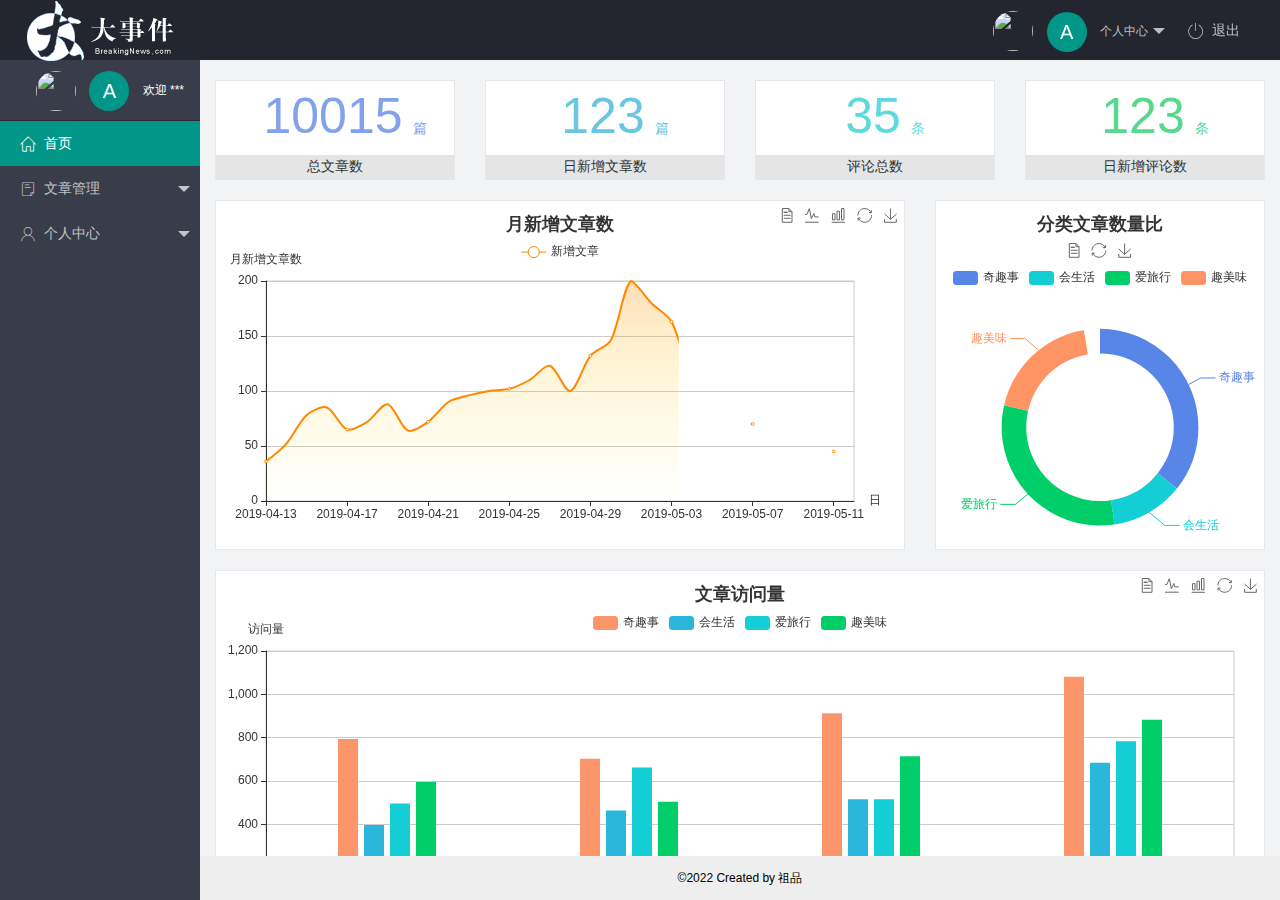
==== commit b93fb6de: "完成个人中心的功能开发" ====
--- a/index.html
+++ b/index.html
@@ -28,9 +28,9 @@
             个人中心 
           </a>
           <dl class="layui-nav-child">
-            <dd><a href="">基本资料</a></dd>
-            <dd><a href="">更换头像</a></dd>
-            <dd><a href="">重置密码</a></a></dd>
+            <dd><a href="/user/user_info.html" target="fm">基本资料</a></dd>
+            <dd><a href="/user/user_avatar.html" target="fm">更换头像</a></dd>
+            <dd><a href="/user/user_pwd.html" target="fm">重置密码</a></a></dd>
           </dl>
         </li>
         <li class="layui-nav-item"><a href="javascript:;" id="btnLogout"><span class="iconfont icon-tuichu"></span>退出</a></li>
@@ -59,9 +59,9 @@
           <li class="layui-nav-item">
             <a href="javascript:;"><span class="iconfont icon-user"></span>个人中心</a>
             <dl class="layui-nav-child">
-              <dd><a href="javascript:;"><i class="layui-icon layui-icon-app"></i>基本资料</a></dd>
-              <dd><a href="javascript:;"><i class="layui-icon layui-icon-app"></i>更换头像</a></dd>
-              <dd><a href="javascript:;"><i class="layui-icon layui-icon-app"></i>重置密码</a></dd>
+              <dd><a href="/user/user_info.html" target="fm"><i class="layui-icon layui-icon-app"></i>基本资料</a></dd>
+              <dd><a href="/user/user_avatar.html" target="fm"><i class="layui-icon layui-icon-app"></i>更换头像</a></dd>
+              <dd><a href="/user/user_pwd.html" target="fm"><i class="layui-icon layui-icon-app"></i>重置密码</a></dd>
             </dl>
           </li>
         </ul>
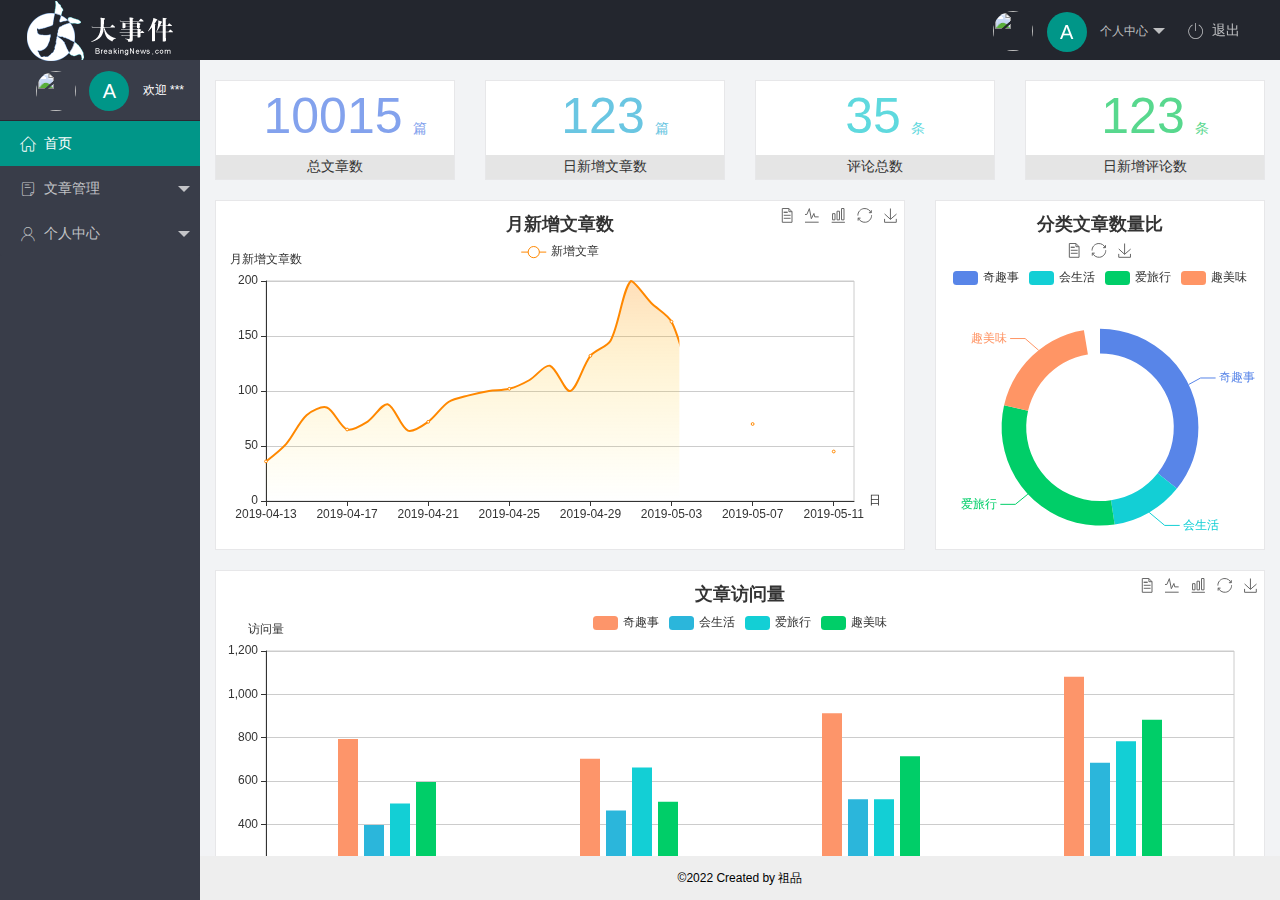
==== commit 861f1270: "完成了文章管理相关功能的开发" ====
--- a/index.html
+++ b/index.html
@@ -51,9 +51,9 @@
           <li class="layui-nav-item">
             <a href="javascript:;"><span class="iconfont icon-16"></span>文章管理</a>
             <dl class="layui-nav-child">
-              <dd><a href="javascript:;"><i class="layui-icon layui-icon-app"></i>文章分类</a></dd>
-              <dd><a href="javascript:;"><i class="layui-icon layui-icon-app"></i>文章列表</a></dd>
-              <dd><a href="javascript:;"><i class="layui-icon layui-icon-app"></i>发布文章</a></dd>
+              <dd><a href="/article/art_cate.html" target="fm"><i class="layui-icon layui-icon-app"></i>文章分类</a></dd>
+              <dd><a href="/article/art_list.html" target="fm"><i class="layui-icon layui-icon-app"></i>文章列表</a></dd>
+              <dd><a href="/article/art_pub.html" target="fm"><i class="layui-icon layui-icon-app"></i>发布文章</a></dd>
             </dl>
           </li>
           <li class="layui-nav-item">
